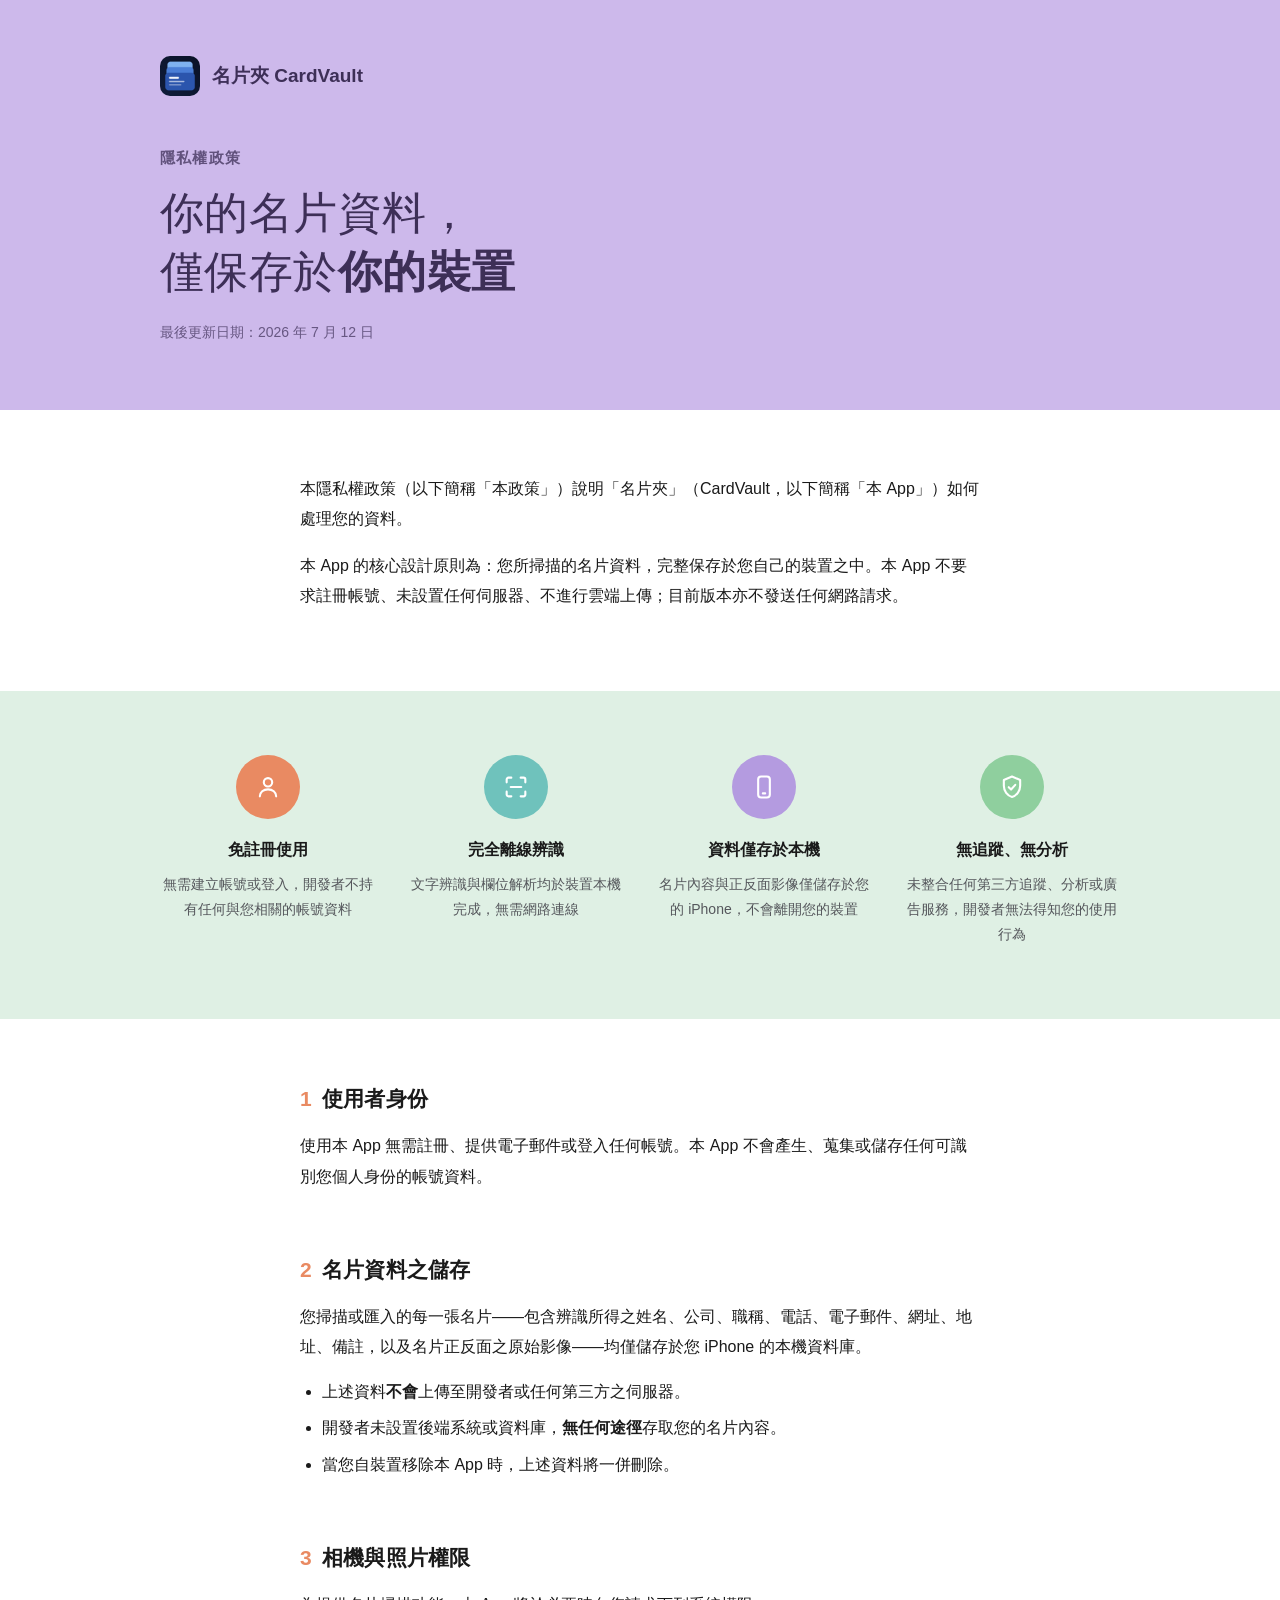
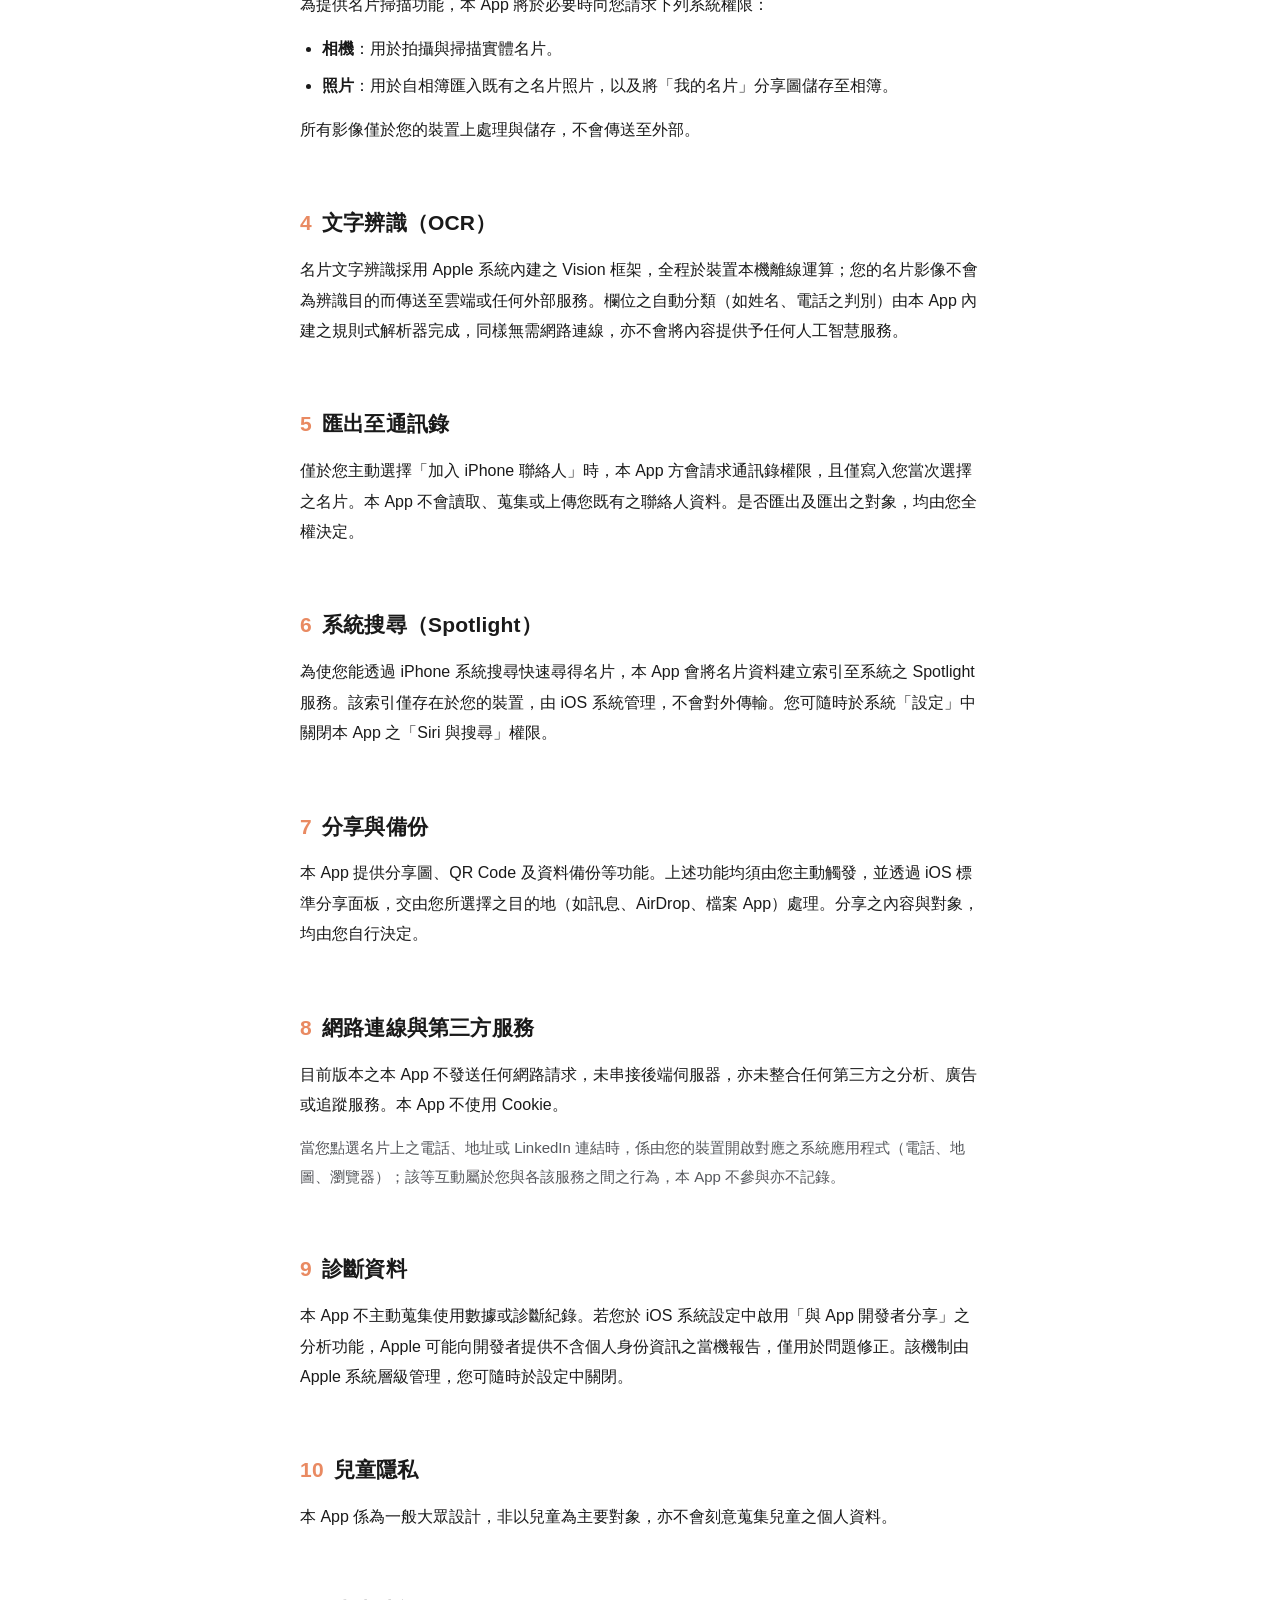
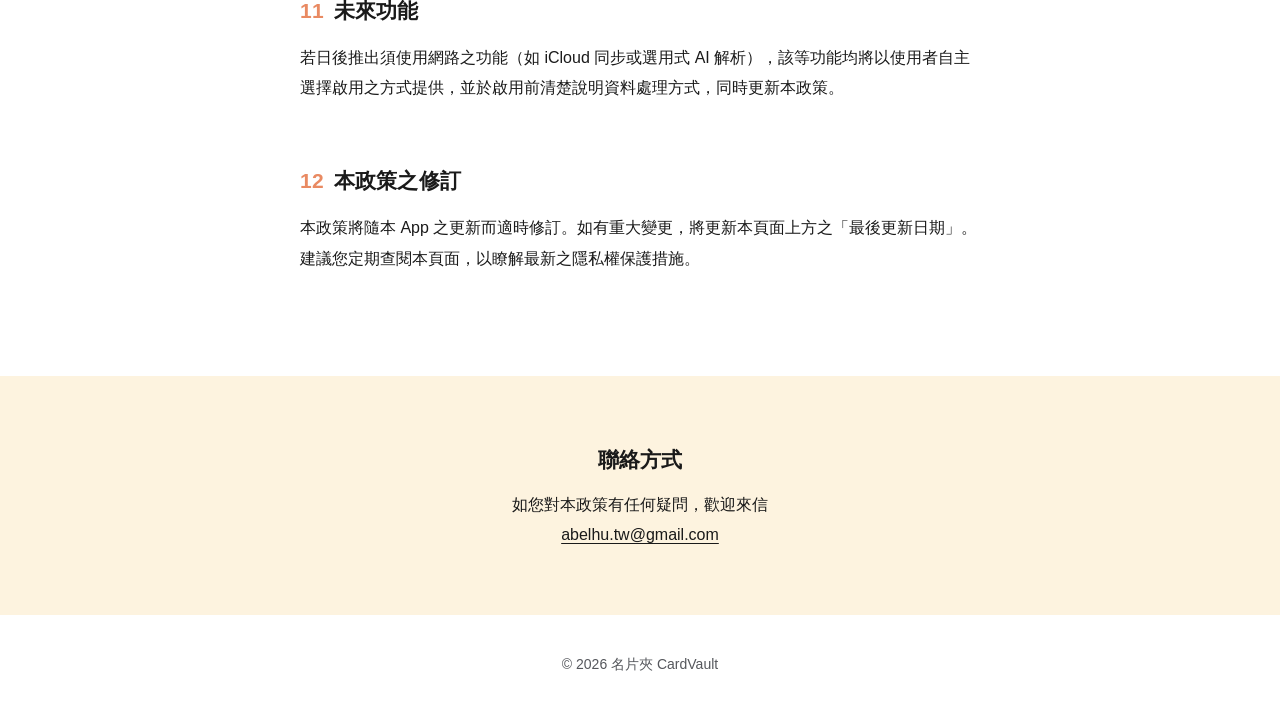
==== index.html @ 9ba7b140 "名片夾 CardVault 官網:隱私權政策 自包含單檔隱私頁(App icon base64 內嵌),index 導向 privacy.html。  Co-Authored-By: Claude O" ====
<!DOCTYPE html>
<html lang="zh-Hant">
<head>
  <meta charset="UTF-8">
  <meta http-equiv="refresh" content="0; url=privacy.html">
  <title>名片夾 CardVault</title>
  <link rel="canonical" href="privacy.html">
</head>
<body>
  <p>前往 <a href="privacy.html">名片夾 CardVault 隱私權政策</a>…</p>
</body>
</html>
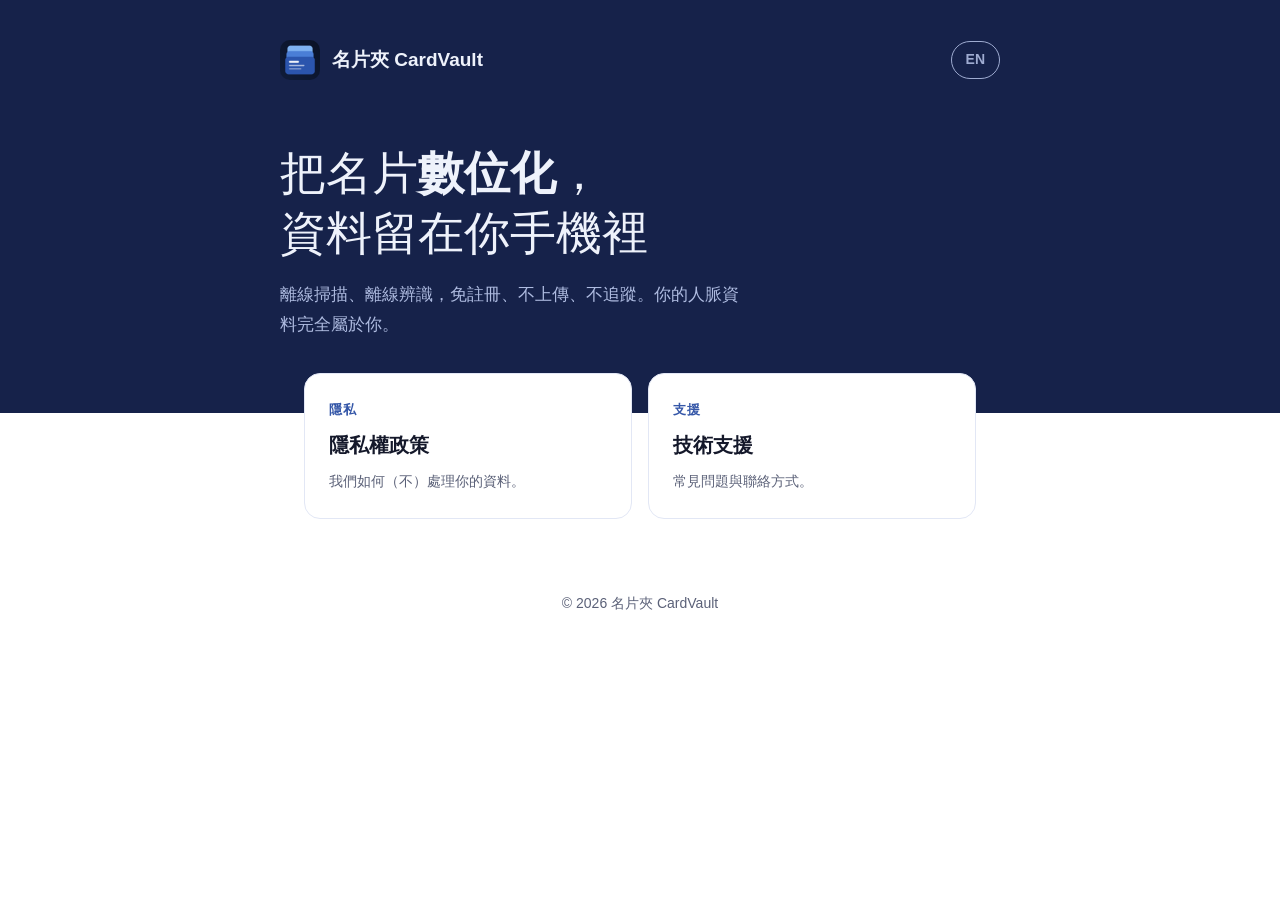
==== commit a88003ac: "新增導航首頁 + 英文 FAQ,統一雙語導航 - index / en/index:品牌導航頁,連到隱私與支援 - en/support:英文常見問題 - 各頁 footer 與語言切換互連  Co-" ====
--- a/index.html
+++ b/index.html
@@ -2,11 +2,76 @@
 <html lang="zh-Hant">
 <head>
   <meta charset="UTF-8">
-  <meta http-equiv="refresh" content="0; url=privacy.html">
+  <meta name="viewport" content="width=device-width, initial-scale=1.0">
   <title>名片夾 CardVault</title>
-  <link rel="canonical" href="privacy.html">
+  <meta name="description" content="名片夾（CardVault）：離線名片掃描 App，資料完全留在你的手機。">
+  <style>
+    :root {
+      --brand-deep: #16224a; --brand: #3557a8; --brand-light: #7fb0e6;
+      --tint: #eef2fb; --ink: #14182a; --muted: #5b6178; --hairline: #e2e7f5;
+      --bg: #ffffff; --hero-text: #eef2fb; --hero-muted: #aebbe0; --card: #ffffff;
+    }
+    @media (prefers-color-scheme: dark) {
+      :root {
+        --brand-deep: #0c1224; --brand: #7fa6e8; --brand-light: #9dc6f2;
+        --tint: #161d38; --ink: #eef1fa; --muted: #a6acc4; --hairline: #262f52;
+        --bg: #0c1224; --hero-text: #eef2fb; --hero-muted: #8f9dc7; --card: #141d33;
+      }
+    }
+    * { box-sizing: border-box; }
+    body {
+      margin: 0; background: var(--bg); color: var(--ink);
+      font-family: -apple-system, BlinkMacSystemFont, "Segoe UI", "PingFang TC", "Noto Sans TC", sans-serif;
+      line-height: 1.8; -webkit-font-smoothing: antialiased;
+    }
+    .hero { background: var(--brand-deep); color: var(--hero-text); padding: 40px 24px 72px; }
+    .container { max-width: 720px; margin: 0 auto; }
+    .hero-top { display: flex; align-items: center; justify-content: space-between; margin-bottom: 64px; }
+    .app-badge { display: inline-flex; align-items: center; gap: 12px; font-weight: 700; font-size: 19px; }
+    .app-badge img { width: 40px; height: 40px; border-radius: 10px; display: block; }
+    .lang-switch {
+      font-size: 14px; font-weight: 600; color: var(--hero-muted); text-decoration: none;
+      border: 1px solid currentColor; border-radius: 999px; padding: 5px 14px; opacity: 0.9;
+    }
+    .hero h1 { font-size: clamp(30px, 6vw, 46px); line-height: 1.3; margin: 0 0 16px; font-weight: 500; }
+    .hero h1 strong { font-weight: 800; }
+    .hero p { font-size: 17px; color: var(--hero-muted); margin: 0; max-width: 460px; }
+    .links { max-width: 720px; margin: -40px auto 0; padding: 0 24px 64px; display: grid; gap: 16px; }
+    @media (min-width: 560px) { .links { grid-template-columns: 1fr 1fr; } }
+    .nav-card {
+      background: var(--card); border: 1px solid var(--hairline); border-radius: 16px;
+      padding: 24px; text-decoration: none; color: var(--ink); display: block;
+    }
+    .nav-card:hover { border-color: var(--brand); }
+    .nav-card .k { font-size: 13px; font-weight: 600; letter-spacing: 0.06em; color: var(--brand); margin: 0 0 6px; }
+    .nav-card h2 { font-size: 20px; font-weight: 700; margin: 0 0 6px; }
+    .nav-card p { font-size: 14px; color: var(--muted); margin: 0; }
+    footer { text-align: center; color: var(--muted); font-size: 14px; padding: 8px 24px 48px; }
+  </style>
 </head>
 <body>
-  <p>前往 <a href="privacy.html">名片夾 CardVault 隱私權政策</a>…</p>
+  <div class="hero">
+    <div class="container">
+      <div class="hero-top">
+        <div class="app-badge"><img id="app-icon" src="[data-uri]" alt=""><span class="app-name">名片夾 CardVault</span></div>
+        <a class="lang-switch" href="en/">EN</a>
+      </div>
+      <h1>把名片<strong>數位化</strong>，<br>資料留在你手機裡</h1>
+      <p>離線掃描、離線辨識，免註冊、不上傳、不追蹤。你的人脈資料完全屬於你。</p>
+    </div>
+  </div>
+  <div class="links">
+    <a class="nav-card" href="privacy.html">
+      <p class="k">隱私</p>
+      <h2>隱私權政策</h2>
+      <p>我們如何（不）處理你的資料。</p>
+    </a>
+    <a class="nav-card" href="support.html">
+      <p class="k">支援</p>
+      <h2>技術支援</h2>
+      <p>常見問題與聯絡方式。</p>
+    </a>
+  </div>
+  <footer>© 2026 <span class="app-name">名片夾 CardVault</span></footer>
 </body>
 </html>
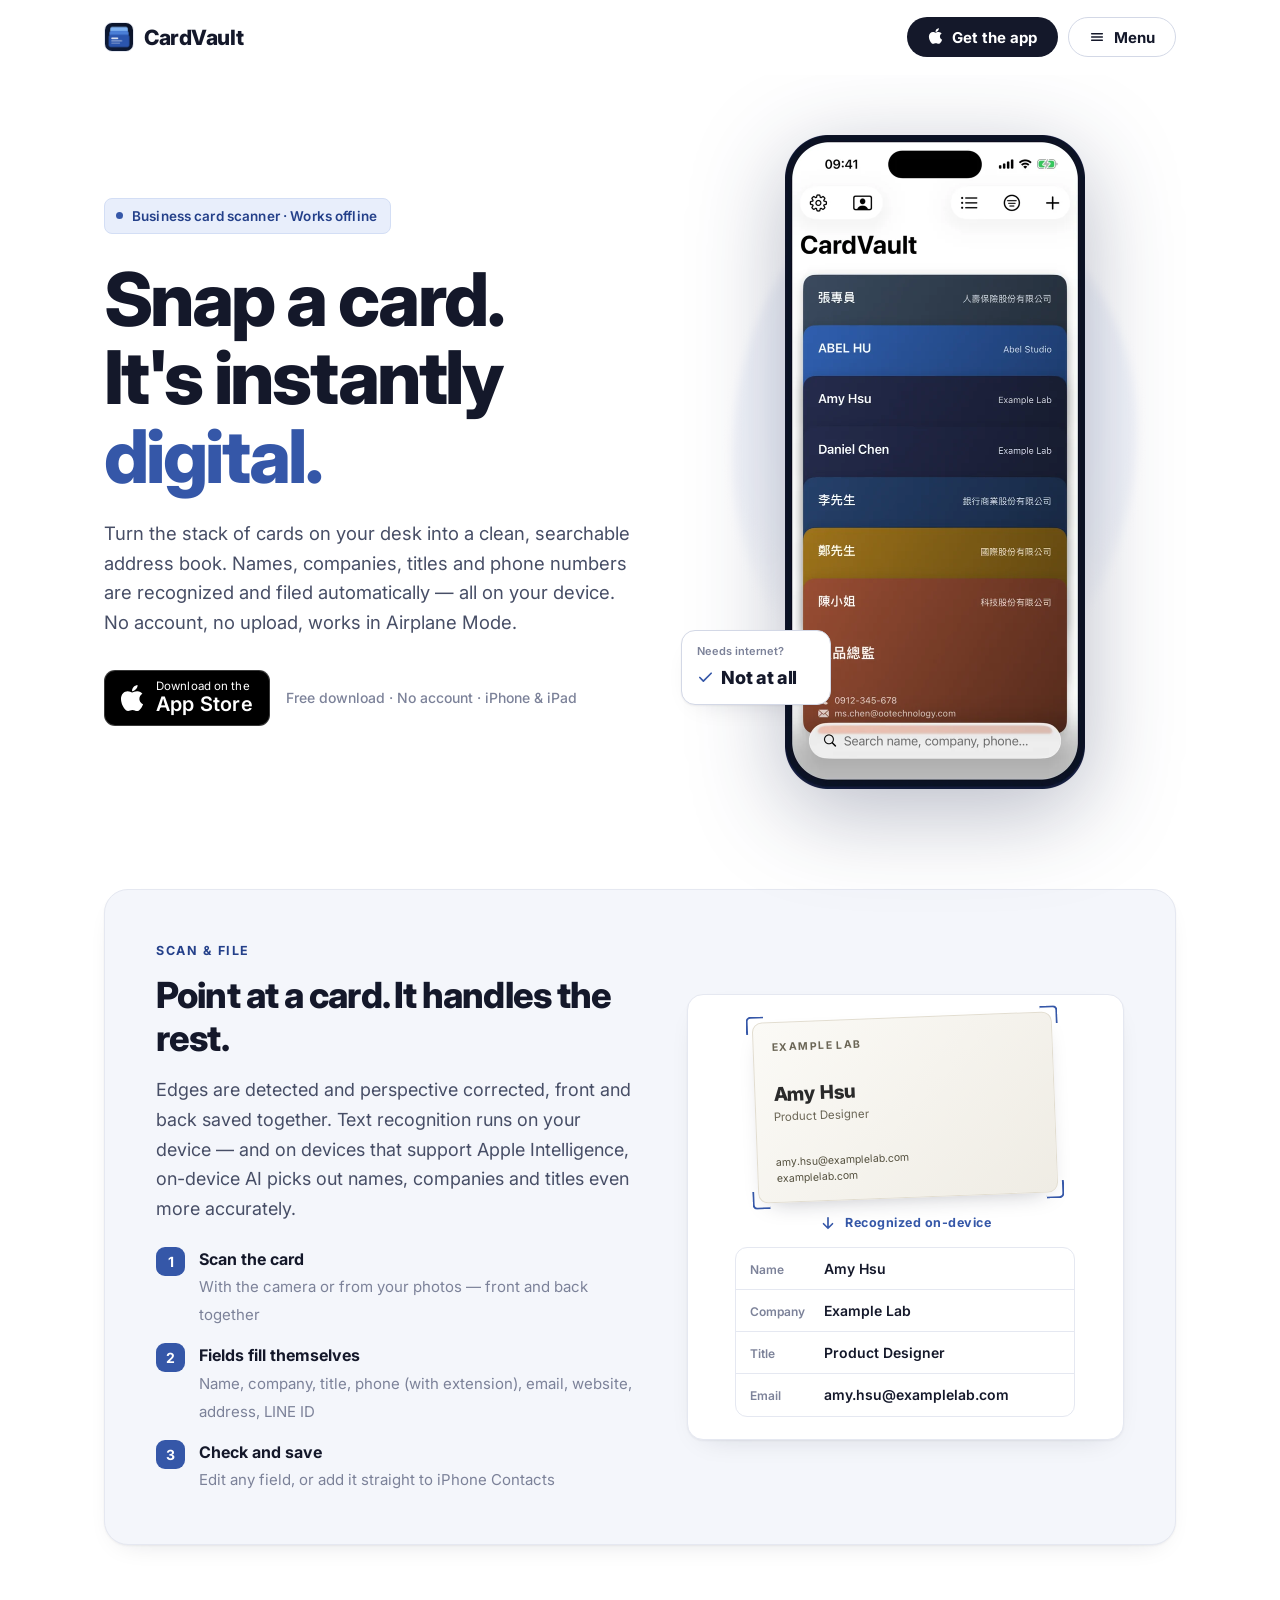
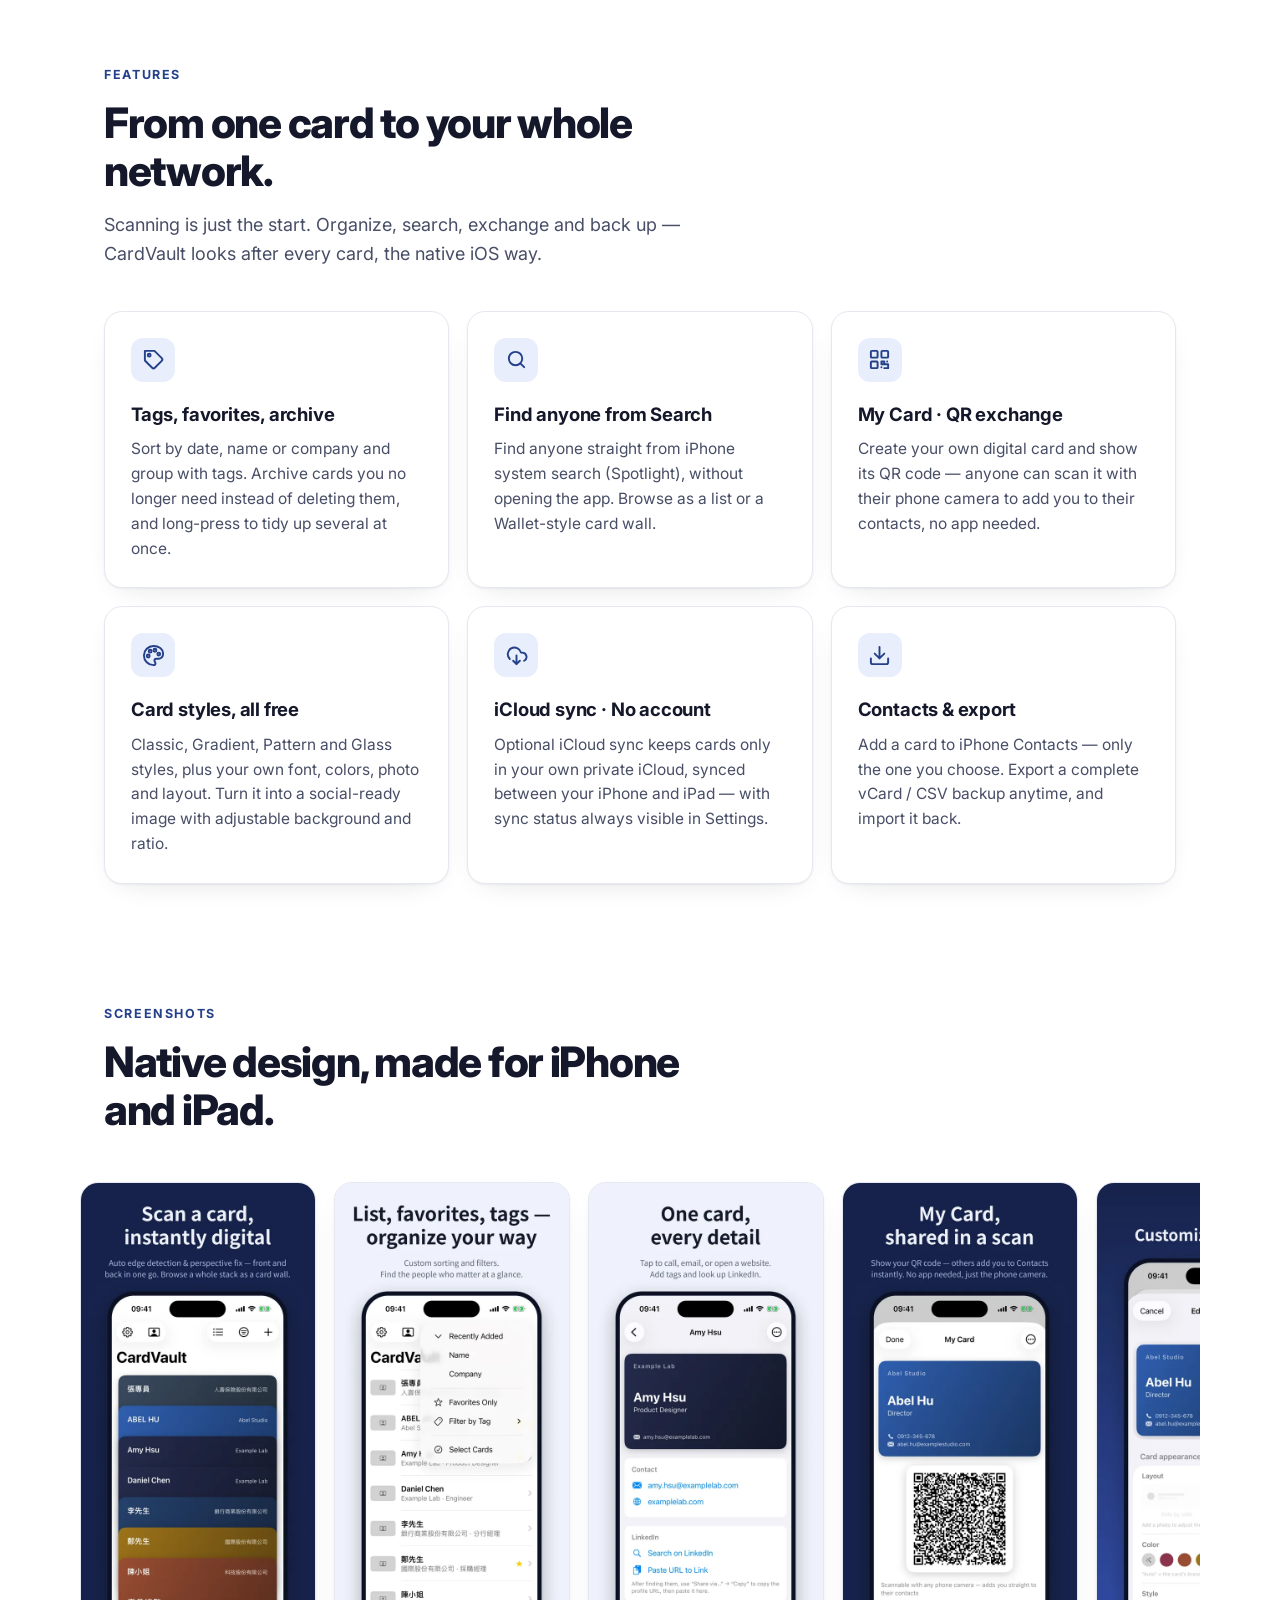
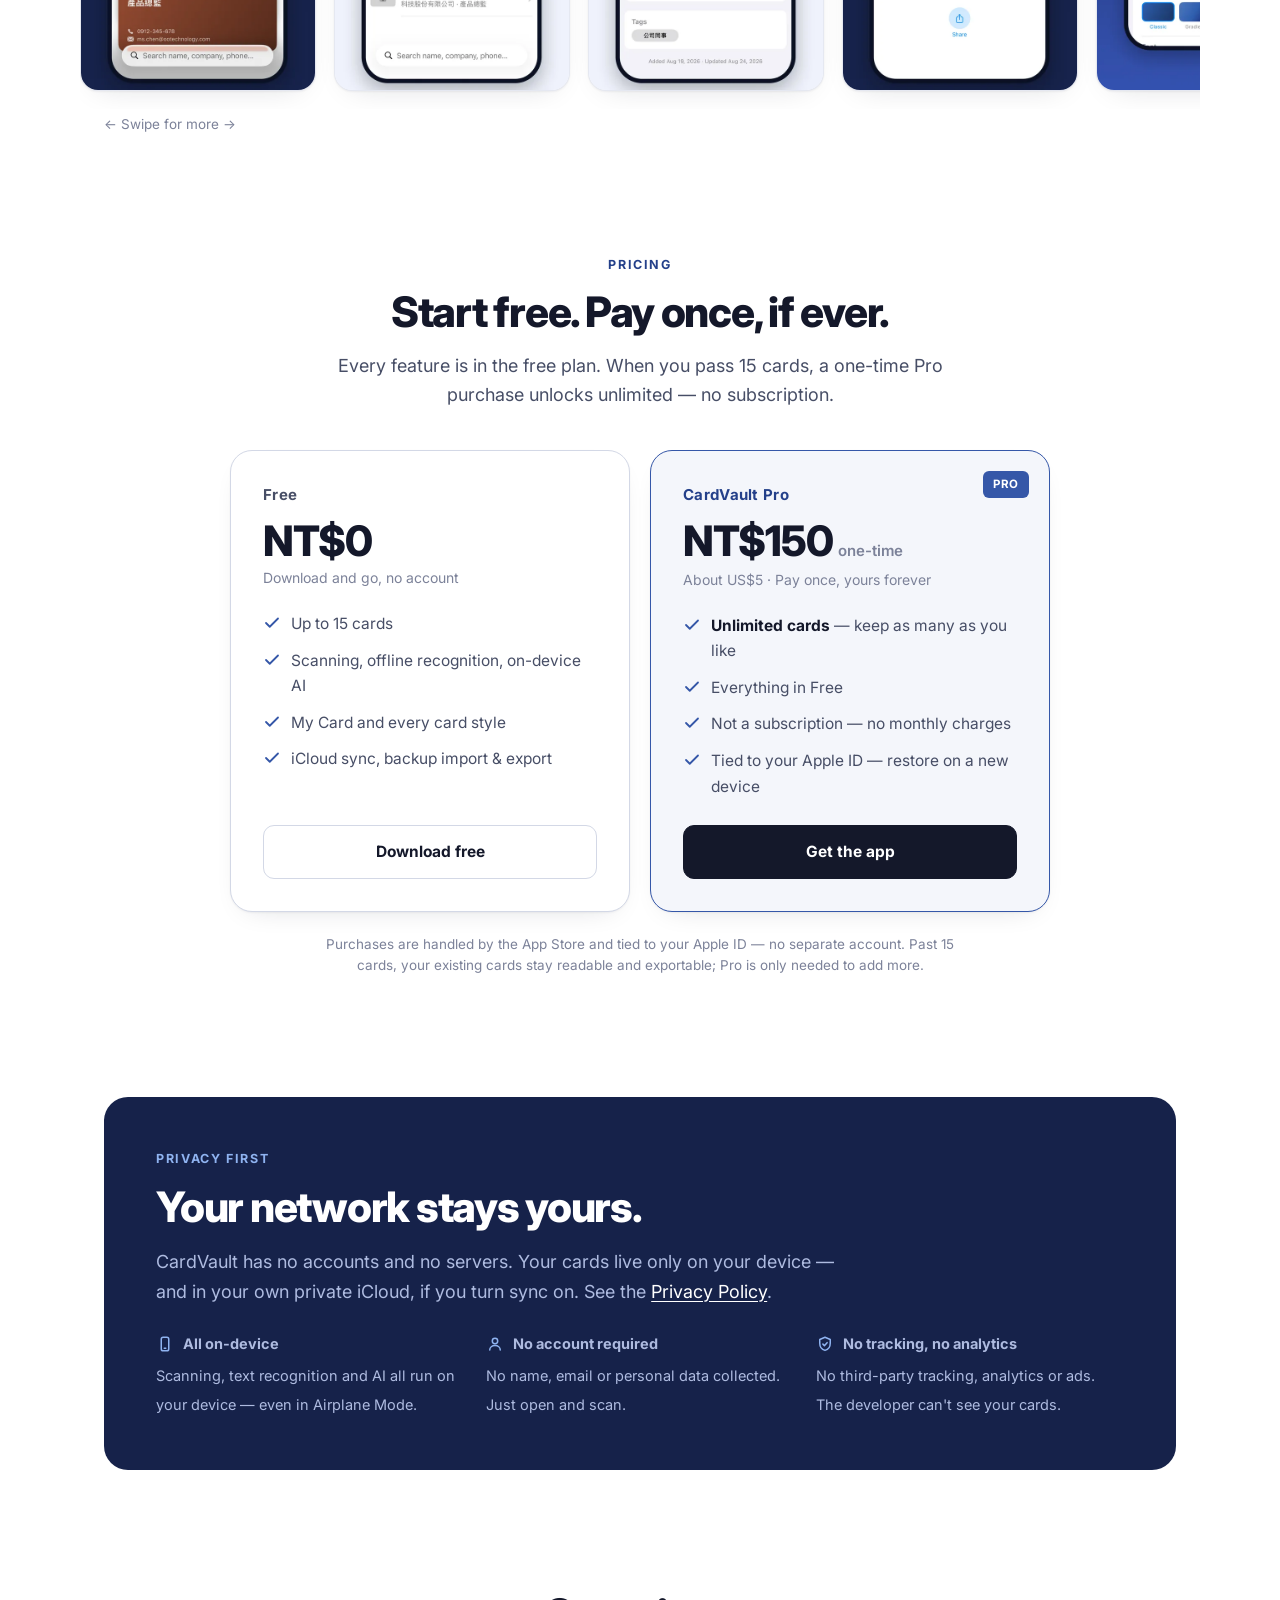
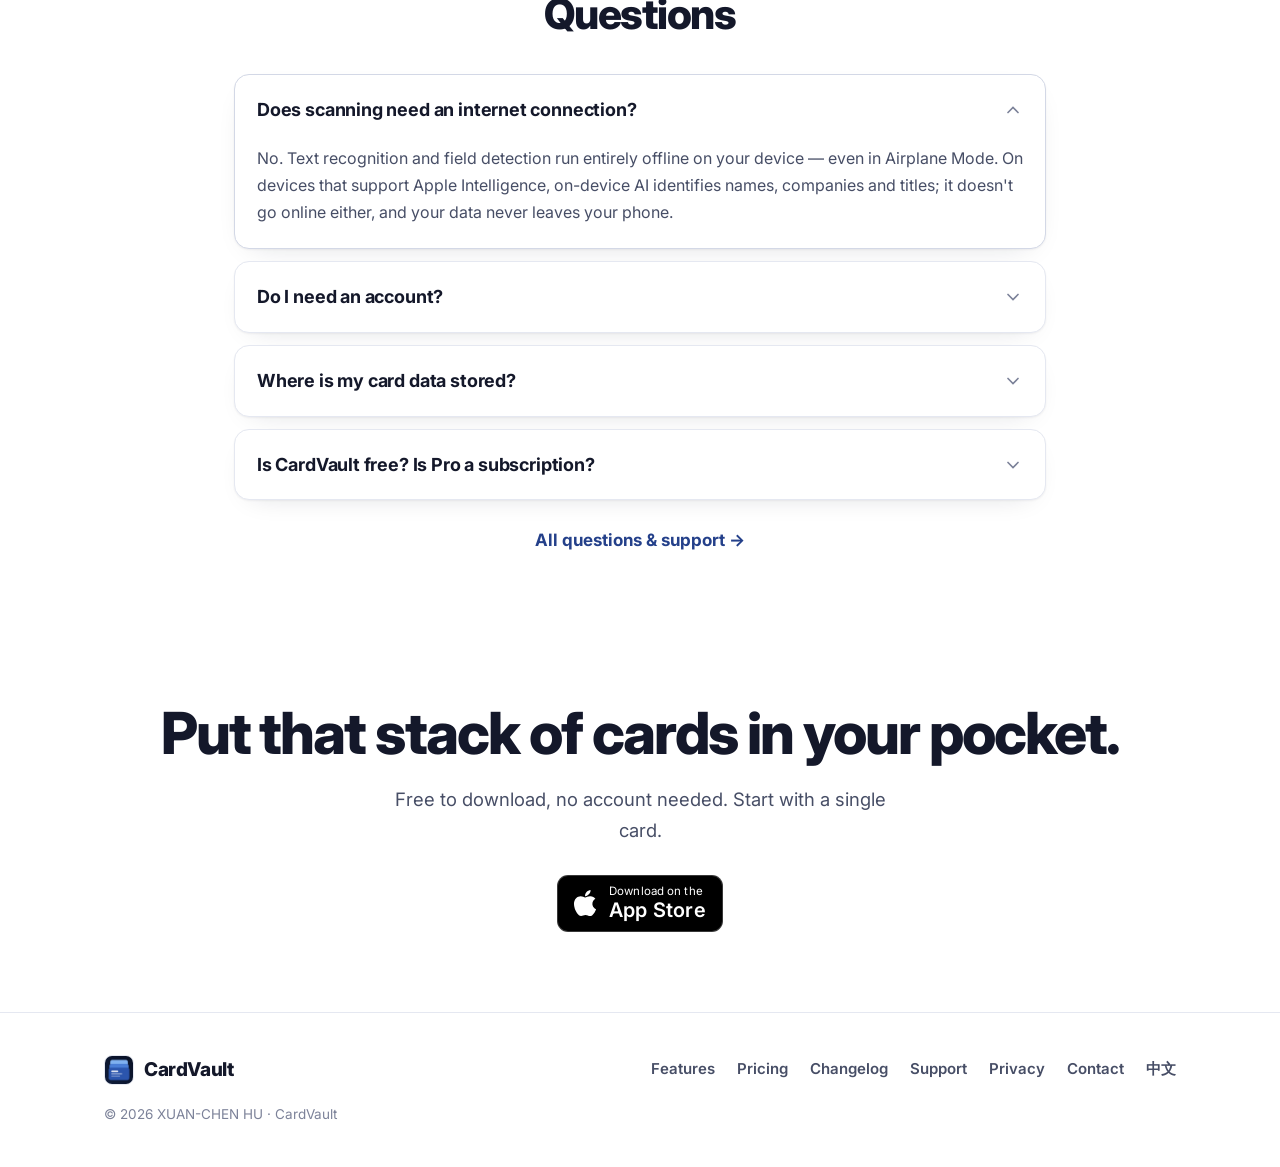
==== commit aa896732: "官網改版:照 Closet 架構做成完整產品介紹頁,準備搬到 Cloudflare Pages - 首頁:主視覺、掃描建檔、功能、畫面一覽、定價(免費 15 張/Pro NT$150 買斷)、隱私、F" ====
--- a/index.html
+++ b/index.html
@@ -1,77 +1,334 @@
-<!DOCTYPE html>
-<html lang="zh-Hant">
+<!doctype html>
+<html lang="zh-Hant" data-title-en="CardVault — Scan business cards, keep them on your phone">
 <head>
-  <meta charset="UTF-8">
-  <meta name="viewport" content="width=device-width, initial-scale=1.0">
-  <title>名片夾 CardVault</title>
-  <meta name="description" content="名片夾（CardVault）：離線名片掃描 App，資料完全留在你的手機。">
-  <style>
-    :root {
-      --brand-deep: #16224a; --brand: #3557a8; --brand-light: #7fb0e6;
-      --tint: #eef2fb; --ink: #14182a; --muted: #5b6178; --hairline: #e2e7f5;
-      --bg: #ffffff; --hero-text: #eef2fb; --hero-muted: #aebbe0; --card: #ffffff;
-    }
-    @media (prefers-color-scheme: dark) {
-      :root {
-        --brand-deep: #0c1224; --brand: #7fa6e8; --brand-light: #9dc6f2;
-        --tint: #161d38; --ink: #eef1fa; --muted: #a6acc4; --hairline: #262f52;
-        --bg: #0c1224; --hero-text: #eef2fb; --hero-muted: #8f9dc7; --card: #141d33;
-      }
-    }
-    * { box-sizing: border-box; }
-    body {
-      margin: 0; background: var(--bg); color: var(--ink);
-      font-family: -apple-system, BlinkMacSystemFont, "Segoe UI", "PingFang TC", "Noto Sans TC", sans-serif;
-      line-height: 1.8; -webkit-font-smoothing: antialiased;
-    }
-    .hero { background: var(--brand-deep); color: var(--hero-text); padding: 40px 24px 72px; }
-    .container { max-width: 720px; margin: 0 auto; }
-    .hero-top { display: flex; align-items: center; justify-content: space-between; margin-bottom: 64px; }
-    .app-badge { display: inline-flex; align-items: center; gap: 12px; font-weight: 700; font-size: 19px; }
-    .app-badge img { width: 40px; height: 40px; border-radius: 10px; display: block; }
-    .lang-switch {
-      font-size: 14px; font-weight: 600; color: var(--hero-muted); text-decoration: none;
-      border: 1px solid currentColor; border-radius: 999px; padding: 5px 14px; opacity: 0.9;
-    }
-    .hero h1 { font-size: clamp(30px, 6vw, 46px); line-height: 1.3; margin: 0 0 16px; font-weight: 500; }
-    .hero h1 strong { font-weight: 800; }
-    .hero p { font-size: 17px; color: var(--hero-muted); margin: 0; max-width: 460px; }
-    .links { max-width: 720px; margin: -40px auto 0; padding: 0 24px 64px; display: grid; gap: 16px; }
-    @media (min-width: 560px) { .links { grid-template-columns: 1fr 1fr; } }
-    .nav-card {
-      background: var(--card); border: 1px solid var(--hairline); border-radius: 16px;
-      padding: 24px; text-decoration: none; color: var(--ink); display: block;
-    }
-    .nav-card:hover { border-color: var(--brand); }
-    .nav-card .k { font-size: 13px; font-weight: 600; letter-spacing: 0.06em; color: var(--brand); margin: 0 0 6px; }
-    .nav-card h2 { font-size: 20px; font-weight: 700; margin: 0 0 6px; }
-    .nav-card p { font-size: 14px; color: var(--muted); margin: 0; }
-    footer { text-align: center; color: var(--muted); font-size: 14px; padding: 8px 24px 48px; }
-  </style>
+<meta charset="utf-8">
+<meta name="viewport" content="width=device-width, initial-scale=1">
+<title>名片夾 CardVault — 掃描名片，資料留在你手機裡</title>
+<script>(function(){var q,l;try{q=new URLSearchParams(location.search).get('lang');}catch(e){}try{if(q==='en'||q==='zh'){localStorage.setItem('cardvault_lang',q);}l=localStorage.getItem('cardvault_lang');}catch(e){l=q;}if(!l){l=(navigator.language||'').toLowerCase().indexOf('zh')===0?'zh':'en';}document.documentElement.lang=(l==='en')?'en':'zh-Hant';})();</script>
+<meta name="description" content="名片夾（CardVault）：拍一張，名片就數位化。姓名、公司、職稱、電話自動辨識，全程在你的裝置上完成——免帳號、不上傳、飛航模式也能用。">
+<meta name="theme-color" content="#ffffff" media="(prefers-color-scheme: light)">
+<meta name="theme-color" content="#0b1020" media="(prefers-color-scheme: dark)">
+<link rel="icon" href="icon.png" type="image/png">
+<link rel="apple-touch-icon" href="icon.png">
+<meta property="og:type" content="website">
+<meta property="og:title" content="名片夾 CardVault — 掃描名片，資料留在你手機裡">
+<meta property="og:description" content="拍一張，名片就數位化。離線辨識、QR 交換、標籤整理，免帳號，資料只在你的裝置與你自己的 iCloud。">
+<meta property="og:image" content="icon.png">
+<meta name="twitter:card" content="summary">
+<link rel="preconnect" href="https://fonts.googleapis.com">
+<link rel="preconnect" href="https://fonts.gstatic.com" crossorigin>
+<link href="https://fonts.googleapis.com/css2?family=Inter:wght@400;500;600;700;800;900&display=swap" rel="stylesheet">
+<link rel="stylesheet" href="assets/site.css">
 </head>
 <body>
-  <div class="hero">
-    <div class="container">
-      <div class="hero-top">
-        <div class="app-badge"><img id="app-icon" src="[data-uri]" alt=""><span class="app-name">名片夾 CardVault</span></div>
-        <a class="lang-switch" href="en/">EN</a>
-      </div>
-      <h1>把名片<strong>數位化</strong>，<br>資料留在你手機裡</h1>
-      <p>離線掃描、離線辨識，免註冊、不上傳、不追蹤。你的人脈資料完全屬於你。</p>
-    </div>
-  </div>
-  <div class="links">
-    <a class="nav-card" href="privacy.html">
-      <p class="k">隱私</p>
-      <h2>隱私權政策</h2>
-      <p>我們如何（不）處理你的資料。</p>
-    </a>
-    <a class="nav-card" href="support.html">
-      <p class="k">支援</p>
-      <h2>技術支援</h2>
-      <p>常見問題與聯絡方式。</p>
-    </a>
-  </div>
-  <footer>© 2026 <span class="app-name">名片夾 CardVault</span></footer>
+
+<!-- ============ HEADER ============ -->
+<header class="site" id="siteHeader">
+  <div class="wrap nav">
+    <a href="#top" class="logo"><img src="icon.png" alt=""><span class="app-name" data-lang-zh>名片夾 CardVault</span><span class="app-name" data-lang-en>CardVault</span></a>
+    <div class="nav-right">
+      <a class="btn btn-dark btn-getapp" href="https://apps.apple.com/app/id6790775244" data-appstore>
+        <svg class="apple" viewBox="0 0 384 512" fill="currentColor" aria-hidden="true"><path d="M318.7 268.7c-.2-36.7 16.4-64.4 50-84.8-18.8-26.9-47.2-41.7-84.7-44.6-35.5-2.8-74.3 20.7-88.5 20.7-15 0-49.4-19.7-76.4-19.7C63.3 141.2 4 184.8 4 273.5q0 39.3 14.4 81.2c12.8 36.7 59 126.7 107.2 125.2 25.2-.6 43-17.9 75.8-17.9 31.8 0 48.3 17.9 76.4 17.9 48.6-.7 90.4-82.5 102.6-119.3-65.2-30.7-61.7-90-61.7-91.9zm-56.6-164.2c27.3-32.4 24.8-61.9 24-72.5-24.1 1.4-52 16.4-67.9 34.9-17.5 19.8-27.8 44.3-25.6 71.9 26.1 2 49.9-11.4 69.5-34.3z"/></svg>
+        <span class="txt" data-lang-zh>取得 App</span><span class="txt" data-lang-en>Get the app</span>
+      </a>
+      <button class="btn btn-ghost btn-menu" id="menuBtn" aria-haspopup="true" aria-expanded="false" aria-label="Menu">
+        <svg viewBox="0 0 24 24" fill="none" stroke="currentColor" stroke-width="2.2" stroke-linecap="round" aria-hidden="true"><path d="M4 7h16M4 12h16M4 17h16"/></svg>
+        <span class="txt" data-lang-zh>選單</span><span class="txt" data-lang-en>Menu</span>
+      </button>
+    </div>
+  </div>
+</header>
+
+<!-- ============ MENU OVERLAY ============ -->
+<div class="menu-scrim" id="menuScrim"></div>
+<div class="menu-panel" id="menuPanel" role="dialog" aria-modal="true" aria-label="Menu">
+  <div class="menu-head">
+    <span data-lang-zh>選單</span><span data-lang-en>Menu</span>
+    <button class="menu-x" id="menuClose" aria-label="Close">
+      <svg viewBox="0 0 24 24" width="18" height="18" fill="none" stroke="currentColor" stroke-width="2.2" stroke-linecap="round" aria-hidden="true"><path d="M6 6l12 12M18 6L6 18"/></svg>
+    </button>
+  </div>
+  <nav>
+    <a href="#top"><span data-lang-zh>總覽</span><span data-lang-en>Overview</span></a>
+    <a href="#features"><span data-lang-zh>功能</span><span data-lang-en>Features</span></a>
+    <a href="#screens"><span data-lang-zh>畫面一覽</span><span data-lang-en>Screenshots</span></a>
+    <a href="#pricing"><span data-lang-zh>定價</span><span data-lang-en>Pricing</span></a>
+    <a href="changelog/"><span data-lang-zh>更新紀錄</span><span data-lang-en>Changelog</span></a>
+  </nav>
+  <div class="menu-foot">
+    <div class="menu-foot-links">
+      <a href="support/"><span data-lang-zh>支援</span><span data-lang-en>Support</span></a>
+      <a href="privacy/"><span data-lang-zh>隱私權</span><span data-lang-en>Privacy</span></a>
+      <a href="mailto:abelhu.tw@gmail.com"><span data-lang-zh>聯絡我們</span><span data-lang-en>Contact</span></a>
+    </div>
+    <button class="lang" data-lang-zh onclick="setLang('en')">English</button>
+    <button class="lang" data-lang-en onclick="setLang('zh')">中文</button>
+  </div>
+</div>
+
+<!-- ============ HERO ============ -->
+<a id="top"></a>
+<main class="hero wrap">
+  <div class="hero-grid">
+    <div class="hero-copy">
+      <span class="badge"><span class="dot"></span><span data-lang-zh>名片掃描 · 離線辨識</span><span data-lang-en>Business card scanner · Works offline</span></span>
+      <h1 class="hero-title">
+        <span data-lang-zh>拍一張，<br>名片就<br><em>數位化。</em></span>
+        <span data-lang-en>Snap a card.<br>It's instantly<br><em>digital.</em></span>
+      </h1>
+      <p class="hero-sub">
+        <span data-lang-zh>把桌上那疊名片，變成乾淨、可搜尋的通訊錄。姓名、公司、職稱、電話自動辨識歸檔，全程在你的裝置上完成——免帳號、不上傳，飛航模式也能用。</span>
+        <span data-lang-en>Turn the stack of cards on your desk into a clean, searchable address book. Names, companies, titles and phone numbers are recognized and filed automatically — all on your device. No account, no upload, works in Airplane Mode.</span>
+      </p>
+      <div class="hero-cta">
+        <a class="appstore" href="https://apps.apple.com/app/id6790775244" data-appstore>
+          <svg class="apple" viewBox="0 0 384 512" fill="currentColor" aria-hidden="true"><path d="M318.7 268.7c-.2-36.7 16.4-64.4 50-84.8-18.8-26.9-47.2-41.7-84.7-44.6-35.5-2.8-74.3 20.7-88.5 20.7-15 0-49.4-19.7-76.4-19.7C63.3 141.2 4 184.8 4 273.5q0 39.3 14.4 81.2c12.8 36.7 59 126.7 107.2 125.2 25.2-.6 43-17.9 75.8-17.9 31.8 0 48.3 17.9 76.4 17.9 48.6-.7 90.4-82.5 102.6-119.3-65.2-30.7-61.7-90-61.7-91.9zm-56.6-164.2c27.3-32.4 24.8-61.9 24-72.5-24.1 1.4-52 16.4-67.9 34.9-17.5 19.8-27.8 44.3-25.6 71.9 26.1 2 49.9-11.4 69.5-34.3z"/></svg>
+          <span class="lbl"><small data-lang-zh>下載</small><small data-lang-en>Download on the</small><b>App Store</b></span>
+        </a>
+        <span class="cta-note"><span data-lang-zh>免費下載 · 無需註冊帳號 · iPhone 與 iPad</span><span data-lang-en>Free download · No account · iPhone &amp; iPad</span></span>
+      </div>
+    </div>
+
+    <div class="hero-visual">
+      <div class="blob"></div>
+      <div class="float-chip">
+        <div class="k"><span data-lang-zh>辨識需要網路嗎？</span><span data-lang-en>Needs internet?</span></div>
+        <div class="v"><svg viewBox="0 0 24 24" fill="none" stroke="currentColor" stroke-width="2.4" stroke-linecap="round" stroke-linejoin="round" aria-hidden="true"><path d="M20 6 9 17l-5-5"/></svg><span data-lang-zh>完全不用</span><span data-lang-en>Not at all</span></div>
+      </div>
+      <img class="phone-mockup" data-lang-zh src="img/hero-zh.webp" alt="名片夾的名片牆畫面：每張名片依公司配色，疊成 Wallet 風格的卡牆" width="600" height="1307">
+      <img class="phone-mockup" data-lang-en src="img/hero-en.webp" alt="CardVault's card wall: each card colored by company, stacked Wallet-style" width="600" height="1307">
+    </div>
+  </div>
+</main>
+
+<!-- ============ BIG FEATURE: scan ============ -->
+<section id="scan">
+  <div class="wrap">
+    <div class="feature-big">
+      <div>
+        <div class="eyebrow" data-lang-zh>掃描建檔</div><div class="eyebrow" data-lang-en>Scan &amp; file</div>
+        <h3><span data-lang-zh>對準名片，剩下的交給它。</span><span data-lang-en>Point at a card. It handles the rest.</span></h3>
+        <p><span data-lang-zh>自動偵測邊框、校正透視，正反面一次保存。文字辨識在你的裝置上完成；在支援 Apple Intelligence 的裝置上，還會用裝置端 AI 判斷姓名、公司與職稱，辨識更準確。</span>
+           <span data-lang-en>Edges are detected and perspective corrected, front and back saved together. Text recognition runs on your device — and on devices that support Apple Intelligence, on-device AI picks out names, companies and titles even more accurately.</span></p>
+        <div class="steps">
+          <div class="step"><span class="n">1</span><span class="stx"><b data-lang-zh>拍名片</b><b data-lang-en>Scan the card</b><span data-lang-zh>用相機掃描，或從相簿匯入；正反面可一起存</span><span data-lang-en>With the camera or from your photos — front and back together</span></span></div>
+          <div class="step"><span class="n">2</span><span class="stx"><b data-lang-zh>自動辨識欄位</b><b data-lang-en>Fields fill themselves</b><span data-lang-zh>姓名、公司、職稱、電話（含分機）、Email、網址、地址、LINE ID、統編</span><span data-lang-en>Name, company, title, phone (with extension), email, website, address, LINE ID</span></span></div>
+          <div class="step"><span class="n">3</span><span class="stx"><b data-lang-zh>確認後存檔</b><b data-lang-en>Check and save</b><span data-lang-zh>每一欄都能改；也能直接加入 iPhone 聯絡人</span><span data-lang-en>Edit any field, or add it straight to iPhone Contacts</span></span></div>
+        </div>
+      </div>
+      <div class="scan-demo" aria-hidden="true">
+        <div class="paper-card">
+          <i class="corner c1"></i><i class="corner c2"></i><i class="corner c3"></i><i class="corner c4"></i>
+          <div class="co">Example Lab</div>
+          <div><div class="nm">Amy Hsu</div><div class="tt">Product Designer</div></div>
+          <div class="ct">amy.hsu@examplelab.com<br>examplelab.com</div>
+        </div>
+        <div class="scan-arrow"><svg viewBox="0 0 24 24" fill="none" stroke="currentColor" stroke-width="2.2" stroke-linecap="round" stroke-linejoin="round"><path d="M12 5v14M6 13l6 6 6-6"/></svg><span data-lang-zh>裝置上辨識</span><span data-lang-en>Recognized on-device</span></div>
+        <div class="fields">
+          <div class="f"><small data-lang-zh>姓名</small><small data-lang-en>Name</small><span>Amy Hsu</span></div>
+          <div class="f"><small data-lang-zh>公司</small><small data-lang-en>Company</small><span>Example Lab</span></div>
+          <div class="f"><small data-lang-zh>職稱</small><small data-lang-en>Title</small><span>Product Designer</span></div>
+          <div class="f"><small>Email</small><span>amy.hsu@examplelab.com</span></div>
+        </div>
+      </div>
+    </div>
+  </div>
+</section>
+
+<!-- ============ FEATURE GRID ============ -->
+<section id="features">
+  <div class="wrap">
+    <div class="sec-head">
+      <div class="eyebrow" data-lang-zh>功能</div><div class="eyebrow" data-lang-en>Features</div>
+      <h2 class="sec-title"><span data-lang-zh>從一張名片，到整本人脈。</span><span data-lang-en>From one card to your whole network.</span></h2>
+      <p class="sec-sub"><span data-lang-zh>掃描只是開始。整理、搜尋、交換、備份，名片夾用 iOS 原生的方式幫你顧好每一張。</span><span data-lang-en>Scanning is just the start. Organize, search, exchange and back up — CardVault looks after every card, the native iOS way.</span></p>
+    </div>
+    <div class="feat-grid">
+      <div class="feat">
+        <div class="ic"><svg viewBox="0 0 24 24" fill="none" stroke="currentColor" stroke-width="2" stroke-linecap="round" stroke-linejoin="round"><path d="M20.6 13.4 13.4 20.6a2 2 0 0 1-2.8 0L3 13V3h10l7.6 7.6a2 2 0 0 1 0 2.8z"/><circle cx="7.5" cy="7.5" r="1.5"/></svg></div>
+        <h3><span data-lang-zh>標籤、收藏、典藏</span><span data-lang-en>Tags, favorites, archive</span></h3>
+        <p><span data-lang-zh>依日期、姓名或公司排序，用標籤分類。用不到的名片可以典藏、不必刪除；長按就能多選，一次整理好幾張。</span><span data-lang-en>Sort by date, name or company and group with tags. Archive cards you no longer need instead of deleting them, and long-press to tidy up several at once.</span></p>
+      </div>
+      <div class="feat">
+        <div class="ic"><svg viewBox="0 0 24 24" fill="none" stroke="currentColor" stroke-width="2" stroke-linecap="round" stroke-linejoin="round"><circle cx="11" cy="11" r="7"/><path d="m20 20-3.5-3.5"/></svg></div>
+        <h3><span data-lang-zh>系統搜尋找得到人</span><span data-lang-en>Find anyone from Search</span></h3>
+        <p><span data-lang-zh>不用打開 App，從 iPhone 的系統搜尋（Spotlight）就能找到任何人。可用清單瀏覽，或 Wallet 風格的名片牆。</span><span data-lang-en>Find anyone straight from iPhone system search (Spotlight), without opening the app. Browse as a list or a Wallet-style card wall.</span></p>
+      </div>
+      <div class="feat">
+        <div class="ic"><svg viewBox="0 0 24 24" fill="none" stroke="currentColor" stroke-width="2" stroke-linecap="round" stroke-linejoin="round"><rect x="3" y="3" width="7" height="7" rx="1"/><rect x="14" y="3" width="7" height="7" rx="1"/><rect x="3" y="14" width="7" height="7" rx="1"/><path d="M14 14h3v3h-3zM20 14v.01M14 20h.01M17 17h4v4h-4"/></svg></div>
+        <h3><span data-lang-zh>我的名片 · QR 交換</span><span data-lang-en>My Card · QR exchange</span></h3>
+        <p><span data-lang-zh>建立自己的數位名片，出示 QR code，對方用手機相機一掃就把你加進聯絡人，不用裝 App。</span><span data-lang-en>Create your own digital card and show its QR code — anyone can scan it with their phone camera to add you to their contacts, no app needed.</span></p>
+      </div>
+      <div class="feat">
+        <div class="ic"><svg viewBox="0 0 24 24" fill="none" stroke="currentColor" stroke-width="2" stroke-linecap="round" stroke-linejoin="round"><circle cx="13.5" cy="6.5" r="1.5"/><circle cx="17.5" cy="10.5" r="1.5"/><circle cx="8.5" cy="7.5" r="1.5"/><circle cx="6.5" cy="12.5" r="1.5"/><path d="M12 2a10 10 0 0 0 0 20c1.1 0 2-.9 2-2 0-.5-.2-1-.5-1.3-.3-.4-.5-.8-.5-1.3 0-1.1.9-2 2-2h2.4A5.6 5.6 0 0 0 22 9.8C22 5.5 17.5 2 12 2z"/></svg></div>
+        <h3><span data-lang-zh>卡面樣式全免費</span><span data-lang-en>Card styles, all free</span></h3>
+        <p><span data-lang-zh>經典、漸層、花紋、玻璃四種樣式，字體、配色、大頭照與排版隨你調；一鍵做成社群分享圖，可調背景與比例。</span><span data-lang-en>Classic, Gradient, Pattern and Glass styles, plus your own font, colors, photo and layout. Turn it into a social-ready image with adjustable background and ratio.</span></p>
+      </div>
+      <div class="feat">
+        <div class="ic"><svg viewBox="0 0 24 24" fill="none" stroke="currentColor" stroke-width="2" stroke-linecap="round" stroke-linejoin="round"><path d="M20 17.5A4.5 4.5 0 0 0 18 9h-1.3A7 7 0 1 0 5 15.7"/><path d="M12 12v9M8.5 17.5 12 21l3.5-3.5"/></svg></div>
+        <h3><span data-lang-zh>iCloud 同步 · 無需帳號</span><span data-lang-en>iCloud sync · No account</span></h3>
+        <p><span data-lang-zh>選用的 iCloud 同步，只把名片存到你自己的私人 iCloud，在 iPhone 與 iPad 之間同步；設定頁隨時看得到同步狀態。</span><span data-lang-en>Optional iCloud sync keeps cards only in your own private iCloud, synced between your iPhone and iPad — with sync status always visible in Settings.</span></p>
+      </div>
+      <div class="feat">
+        <div class="ic"><svg viewBox="0 0 24 24" fill="none" stroke="currentColor" stroke-width="2" stroke-linecap="round" stroke-linejoin="round"><path d="M21 15v4a2 2 0 0 1-2 2H5a2 2 0 0 1-2-2v-4"/><path d="M7 10l5 5 5-5M12 15V3"/></svg></div>
+        <h3><span data-lang-zh>通訊錄與匯出</span><span data-lang-en>Contacts &amp; export</span></h3>
+        <p><span data-lang-zh>把名片加入 iPhone 聯絡人——只寫入你選的那一張。隨時匯出完整的 vCard／CSV 備份，也能匯回來。</span><span data-lang-en>Add a card to iPhone Contacts — only the one you choose. Export a complete vCard / CSV backup anytime, and import it back.</span></p>
+      </div>
+    </div>
+  </div>
+</section>
+
+<!-- ============ SCREENSHOTS ============ -->
+<section id="screens">
+  <div class="wrap">
+    <div class="sec-head">
+      <div class="eyebrow" data-lang-zh>畫面一覽</div><div class="eyebrow" data-lang-en>Screenshots</div>
+      <h2 class="sec-title"><span data-lang-zh>原生質感，淺色深色都好看。</span><span data-lang-en>Native design, made for iPhone and iPad.</span></h2>
+    </div>
+    <div class="shots" tabindex="0" aria-label="Screenshots">
+      <figure data-lang-zh><img src="img/shot-zh-1.webp" alt="掃描名片，秒變數位卡片" width="560" height="1212" loading="lazy"></figure>
+      <figure data-lang-zh><img src="img/shot-zh-2.webp" alt="清單、收藏、標籤，自由整理" width="560" height="1212" loading="lazy"></figure>
+      <figure data-lang-zh><img src="img/shot-zh-3.webp" alt="一張名片，資訊全到齊" width="560" height="1212" loading="lazy"></figure>
+      <figure data-lang-zh><img src="img/shot-zh-4.webp" alt="我的名片，掃碼即存" width="560" height="1212" loading="lazy"></figure>
+      <figure data-lang-zh><img src="img/shot-zh-5.webp" alt="支援個人化調整名片樣式" width="560" height="1212" loading="lazy"></figure>
+      <figure data-lang-zh><img src="img/shot-zh-6.webp" alt="一鍵分享給客戶與商業夥伴" width="560" height="1212" loading="lazy"></figure>
+      <figure data-lang-en><img src="img/shot-en-1.webp" alt="Scan a card and it's instantly digital" width="560" height="1212" loading="lazy"></figure>
+      <figure data-lang-en><img src="img/shot-en-2.webp" alt="Organize with lists, favorites and tags" width="560" height="1212" loading="lazy"></figure>
+      <figure data-lang-en><img src="img/shot-en-3.webp" alt="Every detail of a card in one place" width="560" height="1212" loading="lazy"></figure>
+      <figure data-lang-en><img src="img/shot-en-4.webp" alt="My Card with a QR code to scan" width="560" height="1212" loading="lazy"></figure>
+      <figure data-lang-en><img src="img/shot-en-5.webp" alt="Customize your card style" width="560" height="1212" loading="lazy"></figure>
+      <figure data-lang-en><img src="img/shot-en-6.webp" alt="Share your card in one tap" width="560" height="1212" loading="lazy"></figure>
+    </div>
+    <p class="shots-hint"><span data-lang-zh>← 左右滑動看更多 →</span><span data-lang-en>← Swipe for more →</span></p>
+  </div>
+</section>
+
+<!-- ============ PRICING ============ -->
+<section id="pricing">
+  <div class="wrap">
+    <div class="sec-head" style="text-align:center;margin:0 auto 40px;">
+      <div class="eyebrow" data-lang-zh>定價</div><div class="eyebrow" data-lang-en>Pricing</div>
+      <h2 class="sec-title"><span data-lang-zh>免費開始，付一次就好。</span><span data-lang-en>Start free. Pay once, if ever.</span></h2>
+      <p class="sec-sub" style="margin:0 auto;"><span data-lang-zh>所有功能免費版都有。名片超過 15 張時，一次買斷 Pro 解鎖無限——不訂閱。</span><span data-lang-en>Every feature is in the free plan. When you pass 15 cards, a one-time Pro purchase unlocks unlimited — no subscription.</span></p>
+    </div>
+    <div class="price-grid">
+      <div class="plan free">
+        <div class="pname" data-lang-zh>免費</div><div class="pname" data-lang-en>Free</div>
+        <div class="price"><b>NT$0</b></div>
+        <p class="psub"><span data-lang-zh>下載即用，無需帳號</span><span data-lang-en>Download and go, no account</span></p>
+        <ul>
+          <li><svg viewBox="0 0 24 24" fill="none" stroke="currentColor" stroke-width="2.4" stroke-linecap="round" stroke-linejoin="round"><path d="M20 6 9 17l-5-5"/></svg><span data-lang-zh>最多 15 張名片</span><span data-lang-en>Up to 15 cards</span></li>
+          <li><svg viewBox="0 0 24 24" fill="none" stroke="currentColor" stroke-width="2.4" stroke-linecap="round" stroke-linejoin="round"><path d="M20 6 9 17l-5-5"/></svg><span data-lang-zh>掃描、離線辨識、裝置端 AI</span><span data-lang-en>Scanning, offline recognition, on-device AI</span></li>
+          <li><svg viewBox="0 0 24 24" fill="none" stroke="currentColor" stroke-width="2.4" stroke-linecap="round" stroke-linejoin="round"><path d="M20 6 9 17l-5-5"/></svg><span data-lang-zh>我的名片、全部卡面樣式</span><span data-lang-en>My Card and every card style</span></li>
+          <li><svg viewBox="0 0 24 24" fill="none" stroke="currentColor" stroke-width="2.4" stroke-linecap="round" stroke-linejoin="round"><path d="M20 6 9 17l-5-5"/></svg><span data-lang-zh>iCloud 同步、匯入匯出備份</span><span data-lang-en>iCloud sync, backup import &amp; export</span></li>
+        </ul>
+        <a class="cta" href="https://apps.apple.com/app/id6790775244" data-appstore><span data-lang-zh>免費下載</span><span data-lang-en>Download free</span></a>
+      </div>
+      <div class="plan pro">
+        <span class="tag">Pro</span>
+        <div class="pname">CardVault Pro</div>
+        <div class="price"><b>NT$150</b><span class="per" data-lang-zh>一次買斷</span><span class="per" data-lang-en>one-time</span></div>
+        <p class="psub"><span data-lang-zh>付一次、永久有效 · 沒有循環扣款</span><span data-lang-en>About US$5 · Pay once, yours forever</span></p>
+        <ul>
+          <li><svg viewBox="0 0 24 24" fill="none" stroke="currentColor" stroke-width="2.4" stroke-linecap="round" stroke-linejoin="round"><path d="M20 6 9 17l-5-5"/></svg><span data-lang-zh><strong>無限名片張數</strong>，想收多少都行</span><span data-lang-en><strong>Unlimited cards</strong> — keep as many as you like</span></li>
+          <li><svg viewBox="0 0 24 24" fill="none" stroke="currentColor" stroke-width="2.4" stroke-linecap="round" stroke-linejoin="round"><path d="M20 6 9 17l-5-5"/></svg><span data-lang-zh>免費版的全部功能</span><span data-lang-en>Everything in Free</span></li>
+          <li><svg viewBox="0 0 24 24" fill="none" stroke="currentColor" stroke-width="2.4" stroke-linecap="round" stroke-linejoin="round"><path d="M20 6 9 17l-5-5"/></svg><span data-lang-zh>不是訂閱，不會每月扣款</span><span data-lang-en>Not a subscription — no monthly charges</span></li>
+          <li><svg viewBox="0 0 24 24" fill="none" stroke="currentColor" stroke-width="2.4" stroke-linecap="round" stroke-linejoin="round"><path d="M20 6 9 17l-5-5"/></svg><span data-lang-zh>綁定 Apple ID，換機可恢復購買</span><span data-lang-en>Tied to your Apple ID — restore on a new device</span></li>
+        </ul>
+        <a class="cta" href="https://apps.apple.com/app/id6790775244" data-appstore><span data-lang-zh>取得 App</span><span data-lang-en>Get the app</span></a>
+      </div>
+    </div>
+    <p class="price-note"><span data-lang-zh>購買透過 App Store 處理、綁定你的 Apple ID，不需另外註冊。超過 15 張後，既有名片照常讀取與匯出，只是要解鎖 Pro 才能再新增。</span><span data-lang-en>Purchases are handled by the App Store and tied to your Apple ID — no separate account. Past 15 cards, your existing cards stay readable and exportable; Pro is only needed to add more.</span></p>
+  </div>
+</section>
+
+<!-- ============ PRIVACY STRIP ============ -->
+<section>
+  <div class="wrap">
+    <div class="privacy-strip">
+      <div class="eyebrow" data-lang-zh>隱私優先</div><div class="eyebrow" data-lang-en>Privacy first</div>
+      <h2><span data-lang-zh>你的人脈，只屬於你。</span><span data-lang-en>Your network stays yours.</span></h2>
+      <p><span data-lang-zh>名片夾沒有帳號、沒有伺服器。你的名片只存在自己的裝置，和你選擇開啟的私人 iCloud。詳見<a href="privacy/">隱私權政策</a>。</span>
+         <span data-lang-en>CardVault has no accounts and no servers. Your cards live only on your device — and in your own private iCloud, if you turn sync on. See the <a href="privacy/">Privacy Policy</a>.</span></p>
+      <div class="privacy-points">
+        <div class="pp">
+          <b><svg viewBox="0 0 24 24" fill="none" stroke="currentColor" stroke-width="2" stroke-linecap="round" stroke-linejoin="round"><rect x="7" y="3" width="10" height="18" rx="2.5"/><path d="M11 17.5h2"/></svg><span data-lang-zh>全程在裝置上</span><span data-lang-en>All on-device</span></b>
+          <span data-lang-zh>掃描、文字辨識與 AI 判斷都在你的裝置上完成，飛航模式也能用。</span><span data-lang-en>Scanning, text recognition and AI all run on your device — even in Airplane Mode.</span>
+        </div>
+        <div class="pp">
+          <b><svg viewBox="0 0 24 24" fill="none" stroke="currentColor" stroke-width="2" stroke-linecap="round" stroke-linejoin="round"><circle cx="12" cy="8" r="3.6"/><path d="M5 20c0-3.6 3.1-6 7-6s7 2.4 7 6"/></svg><span data-lang-zh>不用註冊帳號</span><span data-lang-en>No account required</span></b>
+          <span data-lang-zh>不收集姓名、Email 或任何個人資料，打開就能掃。</span><span data-lang-en>No name, email or personal data collected. Just open and scan.</span>
+        </div>
+        <div class="pp">
+          <b><svg viewBox="0 0 24 24" fill="none" stroke="currentColor" stroke-width="2" stroke-linecap="round" stroke-linejoin="round"><path d="M12 3l7 3v5c0 4.4-3 8.4-7 9.5-4-1.1-7-5.1-7-9.5V6l7-3z"/><path d="M9.2 12.2l2 2 3.6-4"/></svg><span data-lang-zh>無追蹤、無分析</span><span data-lang-en>No tracking, no analytics</span></b>
+          <span data-lang-zh>沒有任何第三方追蹤、分析或廣告，開發者看不到你的名片。</span><span data-lang-en>No third-party tracking, analytics or ads. The developer can't see your cards.</span>
+        </div>
+      </div>
+    </div>
+  </div>
+</section>
+
+<!-- ============ FAQ ============ -->
+<section id="faq">
+  <div class="wrap faq-wrap">
+    <div class="sec-head" style="text-align:center;margin:0 auto 36px;">
+      <h2 class="sec-title" data-lang-zh>常見問題</h2>
+      <h2 class="sec-title" data-lang-en>Questions</h2>
+    </div>
+    <div class="faq">
+      <details class="qa" open>
+        <summary><span><span data-lang-zh>掃描名片需要連網路嗎？</span><span data-lang-en>Does scanning need an internet connection?</span></span><svg class="chev" width="20" height="20" viewBox="0 0 24 24" fill="none" stroke="currentColor" stroke-width="2" stroke-linecap="round"><path d="M6 9l6 6 6-6"/></svg></summary>
+        <div class="ans"><span data-lang-zh>不需要。文字辨識與欄位判斷全部在你的裝置上離線完成，飛航模式也能用。在支援 Apple Intelligence 的裝置上，會改用裝置端 AI 判斷姓名、公司與職稱，同樣不連網、資料不離開手機。</span><span data-lang-en>No. Text recognition and field detection run entirely offline on your device — even in Airplane Mode. On devices that support Apple Intelligence, on-device AI identifies names, companies and titles; it doesn't go online either, and your data never leaves your phone.</span></div>
+      </details>
+      <details class="qa">
+        <summary><span><span data-lang-zh>需要註冊帳號嗎？</span><span data-lang-en>Do I need an account?</span></span><svg class="chev" width="20" height="20" viewBox="0 0 24 24" fill="none" stroke="currentColor" stroke-width="2" stroke-linecap="round"><path d="M6 9l6 6 6-6"/></svg></summary>
+        <div class="ans"><span data-lang-zh>不用。沒有帳號、不必填 Email，下載打開就能掃。想在 iPhone 與 iPad 之間同步，開啟 iCloud 同步即可，用的是你自己的 Apple ID。</span><span data-lang-en>No. There's no account and no email to fill in — just download and scan. To sync between your iPhone and iPad, turn on iCloud sync; it uses your own Apple ID.</span></div>
+      </details>
+      <details class="qa">
+        <summary><span><span data-lang-zh>我的名片資料存在哪裡？</span><span data-lang-en>Where is my card data stored?</span></span><svg class="chev" width="20" height="20" viewBox="0 0 24 24" fill="none" stroke="currentColor" stroke-width="2" stroke-linecap="round"><path d="M6 9l6 6 6-6"/></svg></summary>
+        <div class="ans"><span data-lang-zh>預設只存在你的裝置上。開啟 iCloud 同步後，會另存一份到你自己的私人 iCloud——仍然不是開發者的伺服器，開發者無法讀取。詳見<a href="privacy/">隱私權政策</a>。</span><span data-lang-en>On your device only, by default. With iCloud sync on, a copy is kept in your own private iCloud — still not a developer server, and the developer can't read it. See the <a href="privacy/">Privacy Policy</a>.</span></div>
+      </details>
+      <details class="qa">
+        <summary><span><span data-lang-zh>名片夾免費嗎？Pro 是訂閱嗎？</span><span data-lang-en>Is CardVault free? Is Pro a subscription?</span></span><svg class="chev" width="20" height="20" viewBox="0 0 24 24" fill="none" stroke="currentColor" stroke-width="2" stroke-linecap="round"><path d="M6 9l6 6 6-6"/></svg></summary>
+        <div class="ans"><span data-lang-zh>免費下載，所有功能都能用，最多可存 15 張名片。想收更多時，Pro 一次買斷 NT$150 解鎖無限張數——不是訂閱，不會每月扣款。詳見上方<a href="#pricing">定價</a>。</span><span data-lang-en>It's free to download with every feature included, for up to 15 cards. To keep more, Pro is a one-time purchase (NT$150, about US$5) that unlocks unlimited cards — not a subscription. See <a href="#pricing">Pricing</a> above.</span></div>
+      </details>
+    </div>
+    <p class="faq-more"><a href="support/"><span data-lang-zh>看所有常見問題與支援 →</span><span data-lang-en>All questions &amp; support →</span></a></p>
+  </div>
+</section>
+
+<!-- ============ FINAL CTA ============ -->
+<section class="final-cta" id="get">
+  <div class="wrap">
+    <h2><span data-lang-zh>把那疊名片，收進口袋。</span><span data-lang-en>Put that stack of cards in your pocket.</span></h2>
+    <p><span data-lang-zh>免費下載，無需註冊。從第一張名片開始。</span><span data-lang-en>Free to download, no account needed. Start with a single card.</span></p>
+    <div class="hero-cta">
+      <a class="appstore" href="https://apps.apple.com/app/id6790775244" data-appstore>
+        <svg class="apple" viewBox="0 0 384 512" fill="currentColor" aria-hidden="true"><path d="M318.7 268.7c-.2-36.7 16.4-64.4 50-84.8-18.8-26.9-47.2-41.7-84.7-44.6-35.5-2.8-74.3 20.7-88.5 20.7-15 0-49.4-19.7-76.4-19.7C63.3 141.2 4 184.8 4 273.5q0 39.3 14.4 81.2c12.8 36.7 59 126.7 107.2 125.2 25.2-.6 43-17.9 75.8-17.9 31.8 0 48.3 17.9 76.4 17.9 48.6-.7 90.4-82.5 102.6-119.3-65.2-30.7-61.7-90-61.7-91.9zm-56.6-164.2c27.3-32.4 24.8-61.9 24-72.5-24.1 1.4-52 16.4-67.9 34.9-17.5 19.8-27.8 44.3-25.6 71.9 26.1 2 49.9-11.4 69.5-34.3z"/></svg>
+        <span class="lbl"><small data-lang-zh>下載</small><small data-lang-en>Download on the</small><b>App Store</b></span>
+      </a>
+    </div>
+  </div>
+</section>
+
+<!-- ============ FOOTER ============ -->
+<footer class="site">
+  <div class="wrap foot">
+    <a href="#top" class="logo"><img src="icon.png" alt=""><span class="app-name" data-lang-zh>名片夾 CardVault</span><span class="app-name" data-lang-en>CardVault</span></a>
+    <div class="foot-links">
+      <a href="#features"><span data-lang-zh>功能</span><span data-lang-en>Features</span></a>
+      <a href="#pricing"><span data-lang-zh>定價</span><span data-lang-en>Pricing</span></a>
+      <a href="changelog/"><span data-lang-zh>更新紀錄</span><span data-lang-en>Changelog</span></a>
+      <a href="support/"><span data-lang-zh>支援</span><span data-lang-en>Support</span></a>
+      <a href="privacy/"><span data-lang-zh>隱私權</span><span data-lang-en>Privacy</span></a>
+      <a href="mailto:abelhu.tw@gmail.com"><span data-lang-zh>聯絡我們</span><span data-lang-en>Contact</span></a>
+      <button class="lang" data-lang-zh onclick="setLang('en')">English</button>
+      <button class="lang" data-lang-en onclick="setLang('zh')">中文</button>
+    </div>
+    <div class="foot-copy">© 2026 XUAN-CHEN HU · <span data-lang-zh>名片夾 CardVault</span><span data-lang-en>CardVault</span></div>
+  </div>
+</footer>
+
+<script src="assets/site.js"></script>
 </body>
 </html>
--- a/assets/site.css
+++ b/assets/site.css
@@ -0,0 +1,404 @@
+/* 名片夾 CardVault 官網共用樣式。版型沿用 Closet（wardrobe-site），配色換成 App icon 的深藍，並支援深色模式。 */
+:root{
+  --bg:#ffffff;
+  --bg-soft:#f4f6fb;
+  --bg-soft-2:#e9edf6;
+  --ink:#14182a;
+  --ink-2:#474e66;
+  --muted:#7c8299;
+  --line:#e5e8f1;
+  --line-strong:#d3d8e6;
+  /* app palette — App icon 深藍 */
+  --accent:#3557a8;
+  --accent-deep:#24408a;
+  --accent-tint:#e8eefb;
+  --accent-tint-line:#d3def5;
+  --card:#ffffff;
+  --on-ink:#ffffff;
+  --header-bg:rgba(255,255,255,.85);
+  --scrim:rgba(14,20,40,.24);
+  /* 深色收尾帶（隱私區塊）：兩種模式都用 App icon 的深藍 */
+  --deep:#16224a;
+  --deep-text:#eef2fb;
+  --deep-muted:#aebbe0;
+  --deep-accent:#8fb3f0;
+  --radius:18px;
+  --shadow-sm:0 2px 8px -5px rgba(20,24,42,.16);
+  --shadow-md:0 12px 32px -22px rgba(20,24,42,.32);
+  --shadow-card:0 1px 2px rgba(20,24,42,.05), 0 10px 30px -18px rgba(20,24,42,.20);
+  --phone-shadow:drop-shadow(0 22px 46px rgba(20,30,70,.30));
+  --font-body:'Inter',-apple-system,BlinkMacSystemFont,"Segoe UI","PingFang TC","Noto Sans TC","Hiragino Sans",system-ui,sans-serif;
+  --maxw:1120px;
+  color-scheme:light;
+}
+@media (prefers-color-scheme:dark){
+  :root{
+    --bg:#0b1020;
+    --bg-soft:#111830;
+    --bg-soft-2:#18213b;
+    --ink:#eef1fa;
+    --ink-2:#b7bfd6;
+    --muted:#8a92ad;
+    --line:#1f2843;
+    --line-strong:#2e3958;
+    --accent:#7fa6e8;
+    --accent-deep:#a9c4f2;
+    --accent-tint:#16224a;
+    --accent-tint-line:#25356a;
+    --card:#111830;
+    --on-ink:#0b1020;
+    --header-bg:rgba(11,16,32,.82);
+    --scrim:rgba(0,0,0,.5);
+    --deep:#16224a;
+    --deep-text:#eef2fb;
+    --deep-muted:#a3b1d8;
+    --deep-accent:#8fb3f0;
+    --shadow-sm:0 2px 8px -5px rgba(0,0,0,.5);
+    --shadow-md:0 16px 40px -20px rgba(0,0,0,.7);
+    --shadow-card:0 1px 2px rgba(0,0,0,.25), 0 10px 30px -18px rgba(0,0,0,.6);
+    --phone-shadow:drop-shadow(0 22px 46px rgba(0,0,0,.55));
+    color-scheme:dark;
+  }
+}
+*{box-sizing:border-box;}
+html{scroll-behavior:smooth;-webkit-text-size-adjust:100%;}
+body{
+  margin:0;
+  font-family:var(--font-body);
+  color:var(--ink);
+  background:var(--bg);
+  font-size:17px;
+  line-height:1.65;
+  -webkit-font-smoothing:antialiased;
+  text-rendering:optimizeLegibility;
+  overflow-x:hidden;
+}
+a{color:inherit;text-decoration:none;}
+img{max-width:100%;display:block;}
+.wrap{max-width:var(--maxw);margin:0 auto;padding:0 24px;}
+
+/* ---------- Header ---------- */
+header.site{
+  position:sticky;top:0;z-index:50;
+  background:var(--header-bg);
+  backdrop-filter:saturate(1.3) blur(14px);
+  -webkit-backdrop-filter:saturate(1.3) blur(14px);
+  border-bottom:1px solid transparent;
+  transition:border-color .2s ease;
+}
+header.site.scrolled,header.site.ruled{border-color:var(--line);}
+.nav{display:flex;align-items:center;justify-content:space-between;height:74px;gap:12px;}
+.logo{font-weight:800;font-size:21px;letter-spacing:-.02em;color:var(--ink);line-height:1;display:inline-flex;align-items:center;gap:10px;min-width:0;white-space:nowrap;}
+.logo img{width:30px;height:30px;border-radius:8px;flex:none;border:1px solid var(--line);}
+.nav-right{display:flex;align-items:center;gap:10px;flex:none;}
+
+.btn{
+  display:inline-flex;align-items:center;gap:9px;
+  font-family:var(--font-body);font-weight:700;font-size:15px;
+  border-radius:999px;padding:11px 20px;cursor:pointer;border:1px solid transparent;
+  transition:transform .12s ease, background .2s ease, color .2s ease, border-color .2s ease, opacity .2s ease;
+  white-space:nowrap;line-height:1;
+}
+.btn:active{transform:translateY(1px);}
+.btn-dark{background:var(--ink);color:var(--on-ink);}
+.btn-dark:hover{opacity:.88;}
+.btn-ghost{background:transparent;color:var(--ink);border-color:var(--line-strong);}
+.btn-ghost:hover{background:var(--bg-soft);border-color:var(--ink-2);}
+.btn svg{width:16px;height:16px;flex:none;}
+.btn .apple{width:15px;height:18px;margin-top:-2px;}
+
+/* ---------- App Store badge（依 Apple 規範固定黑底） ---------- */
+.appstore{
+  display:inline-flex;align-items:center;gap:11px;background:#000;color:#fff;
+  border-radius:11px;padding:9px 16px 9px 14px;cursor:pointer;transition:transform .12s ease,opacity .2s ease;
+  border:1px solid rgba(255,255,255,.22);
+}
+.appstore:hover{opacity:.88;}
+.appstore:active{transform:translateY(1px);}
+.appstore .apple{width:26px;height:30px;flex:none;}
+.appstore .lbl{display:flex;flex-direction:column;line-height:1.12;text-align:left;}
+.appstore .lbl small{font-size:11.5px;font-weight:400;letter-spacing:.01em;}
+.appstore .lbl b{font-size:20px;font-weight:600;letter-spacing:.01em;margin-top:1px;}
+
+/* ---------- Menu overlay ---------- */
+.menu-scrim{position:fixed;inset:0;z-index:60;background:var(--scrim);opacity:0;pointer-events:none;transition:opacity .2s ease;}
+.menu-scrim.open{opacity:1;pointer-events:auto;}
+.menu-panel{
+  position:fixed;top:14px;right:14px;z-index:61;width:min(360px,calc(100vw - 28px));
+  background:var(--card);border:1px solid var(--line-strong);border-radius:18px;
+  padding:20px 20px 16px;box-shadow:var(--shadow-md);
+  transform:translateY(-8px);opacity:0;pointer-events:none;visibility:hidden;
+  transition:opacity .18s ease, transform .18s ease, visibility 0s linear .2s;transform-origin:top right;
+}
+.menu-panel.open{opacity:1;transform:none;pointer-events:auto;visibility:visible;transition:opacity .18s ease, transform .18s ease;}
+.menu-head{display:flex;align-items:center;justify-content:space-between;margin-bottom:6px;}
+.menu-head span{font-size:12px;font-weight:700;letter-spacing:.14em;color:var(--muted);text-transform:uppercase;}
+.menu-x{width:34px;height:34px;border-radius:50%;border:1px solid var(--line);background:var(--bg-soft);display:grid;place-items:center;cursor:pointer;color:var(--ink);}
+.menu-x:hover{background:var(--bg-soft-2);}
+.menu-panel nav{display:flex;flex-direction:column;padding:10px 0 4px;}
+.menu-panel nav a{font-weight:700;font-size:22px;letter-spacing:-.01em;padding:10px 2px;color:var(--ink);transition:color .15s ease,padding-left .15s ease;}
+.menu-panel nav a:hover{color:var(--accent);padding-left:6px;}
+.menu-foot{margin-top:16px;padding-top:16px;border-top:1px solid var(--line);display:flex;align-items:center;justify-content:space-between;gap:14px;}
+.menu-foot-links{display:flex;gap:18px;flex-wrap:wrap;}
+.menu-foot a,.menu-foot button.lang{font-size:15px;font-weight:600;color:var(--ink-2);background:none;border:none;padding:0;font-family:inherit;cursor:pointer;transition:color .15s ease;}
+.menu-foot a:hover,.menu-foot button.lang:hover{color:var(--accent);}
+.menu-panel nav a{opacity:0;transform:translateY(9px);}
+.menu-panel.open nav a{opacity:1;transform:none;transition:opacity .3s ease, transform .3s ease, color .15s ease, padding-left .15s ease;}
+.menu-panel.open nav a:nth-child(1){transition-delay:.05s;}
+.menu-panel.open nav a:nth-child(2){transition-delay:.09s;}
+.menu-panel.open nav a:nth-child(3){transition-delay:.13s;}
+.menu-panel.open nav a:nth-child(4){transition-delay:.17s;}
+.menu-panel.open nav a:nth-child(5){transition-delay:.21s;}
+.menu-foot{opacity:0;transform:translateY(9px);}
+.menu-panel.open .menu-foot{opacity:1;transform:none;transition:opacity .3s ease .24s, transform .3s ease .24s;}
+
+/* ---------- Hero ---------- */
+.hero{padding-top:60px;padding-bottom:40px;}
+.hero-grid{display:grid;grid-template-columns:1.05fr .95fr;gap:56px;align-items:center;}
+.hero-grid>*{min-width:0;}
+.badge{
+  display:inline-flex;align-items:center;gap:9px;font-size:13.5px;font-weight:600;color:var(--accent-deep);
+  background:var(--accent-tint);border:1px solid var(--accent-tint-line);border-radius:8px;padding:6px 13px 6px 11px;margin-bottom:26px;letter-spacing:.01em;
+}
+.badge .dot{width:7px;height:7px;border-radius:50%;background:var(--accent);flex:none;}
+h1.hero-title{font-weight:800;letter-spacing:-.035em;line-height:1.06;font-size:clamp(44px,6.2vw,74px);margin:0 0 24px;color:var(--ink);}
+h1.hero-title em{font-style:normal;color:var(--accent);}
+.hero-sub{font-size:18.5px;line-height:1.6;color:var(--ink-2);max-width:34rem;margin:0 0 32px;}
+.hero-cta{display:flex;align-items:center;gap:16px;flex-wrap:wrap;}
+.cta-note{font-size:14px;color:var(--muted);font-weight:500;}
+
+.hero-visual{position:relative;display:flex;justify-content:center;}
+.blob{position:absolute;z-index:0;width:84%;height:80%;top:8%;left:8%;border-radius:46% 54% 52% 48%/52% 46% 54% 48%;
+      background:radial-gradient(circle at 50% 40%, var(--accent-tint) 0%, var(--bg-soft) 58%, transparent 74%);filter:blur(4px);}
+.phone-mockup{position:relative;z-index:1;width:300px;height:auto;display:block;filter:var(--phone-shadow);}
+.float-chip{position:absolute;z-index:2;left:-12px;bottom:84px;background:var(--card);border:1px solid var(--line-strong);border-radius:14px;padding:11px 15px;box-shadow:var(--shadow-sm);min-width:150px;}
+.float-chip .k{font-size:11px;color:var(--muted);font-weight:600;margin-bottom:3px;}
+.float-chip .v{font-size:18px;font-weight:800;letter-spacing:-.02em;color:var(--ink);display:flex;align-items:center;gap:7px;}
+.float-chip .v svg{width:17px;height:17px;color:var(--accent);flex:none;}
+
+/* ---------- Section scaffolding ---------- */
+section{padding:60px 0;scroll-margin-top:64px;}
+.sec-head{max-width:640px;margin-bottom:42px;}
+.eyebrow{font-size:12.5px;font-weight:700;letter-spacing:.13em;text-transform:uppercase;color:var(--accent-deep);margin-bottom:13px;}
+h2.sec-title{font-weight:800;letter-spacing:-.03em;font-size:clamp(29px,3.8vw,42px);line-height:1.15;margin:0 0 14px;}
+.sec-sub{font-size:18px;color:var(--ink-2);margin:0;}
+
+/* Big feature row */
+.feature-big{background:var(--bg-soft);border:1px solid var(--line);border-radius:24px;padding:clamp(28px,4vw,54px);display:grid;grid-template-columns:1.05fr .95fr;gap:48px;align-items:center;}
+.feature-big>*{min-width:0;}
+.step,.stx{min-width:0;}
+.feature-big h3{font-weight:800;font-size:clamp(25px,3.2vw,36px);letter-spacing:-.025em;line-height:1.18;margin:0 0 16px;}
+.feature-big p{font-size:18px;color:var(--ink-2);margin:0 0 22px;}
+.steps{display:flex;flex-direction:column;gap:14px;}
+.step{display:flex;gap:14px;align-items:flex-start;}
+.step .n{flex:none;width:29px;height:29px;border-radius:9px;background:var(--accent);color:var(--on-ink);font-weight:700;font-size:14px;display:grid;place-items:center;margin-top:1px;}
+.step .stx b{display:block;font-weight:700;font-size:16px;}
+.step .stx span{font-size:15px;color:var(--muted);}
+
+/* 掃描示意：實體名片 → 辨識欄位 */
+.scan-demo{background:var(--card);border:1px solid var(--line);border-radius:16px;padding:22px;display:flex;flex-direction:column;align-items:center;gap:14px;}
+.paper-card{width:100%;max-width:300px;aspect-ratio:91/55;border-radius:10px;background:linear-gradient(135deg,#fbfaf6,#efece4);border:1px solid #e2ddd0;color:#2a2a2a;padding:16px 18px;display:flex;flex-direction:column;justify-content:space-between;transform:rotate(-2.2deg);box-shadow:0 10px 24px -14px rgba(20,24,42,.35);position:relative;}
+.paper-card .co{font-size:10.5px;font-weight:700;letter-spacing:.14em;text-transform:uppercase;color:#6b6656;}
+.paper-card .nm{font-size:19px;font-weight:800;letter-spacing:-.01em;line-height:1.1;}
+.paper-card .tt{font-size:11.5px;color:#6b6656;margin-top:2px;}
+.paper-card .ct{font-size:10.5px;color:#55513f;line-height:1.5;}
+.paper-card .corner{position:absolute;width:18px;height:18px;border:2.5px solid var(--accent);}
+.paper-card .c1{top:-7px;left:-7px;border-right:none;border-bottom:none;border-radius:5px 0 0 0;}
+.paper-card .c2{top:-7px;right:-7px;border-left:none;border-bottom:none;border-radius:0 5px 0 0;}
+.paper-card .c3{bottom:-7px;left:-7px;border-right:none;border-top:none;border-radius:0 0 0 5px;}
+.paper-card .c4{bottom:-7px;right:-7px;border-left:none;border-top:none;border-radius:0 0 5px 0;}
+.scan-arrow{color:var(--accent);display:flex;align-items:center;gap:8px;font-size:12.5px;font-weight:700;letter-spacing:.04em;}
+.scan-arrow svg{width:18px;height:18px;}
+.fields{width:100%;max-width:340px;border:1px solid var(--line);border-radius:12px;background:var(--bg);overflow:hidden;}
+.fields .f{display:grid;grid-template-columns:64px 1fr;gap:10px;padding:9px 14px;border-top:1px solid var(--line);font-size:14px;align-items:baseline;}
+.fields .f:first-child{border-top:none;}
+.fields .f small{font-size:12px;color:var(--muted);font-weight:600;}
+.fields .f span{font-weight:600;color:var(--ink);overflow:hidden;text-overflow:ellipsis;white-space:nowrap;}
+
+/* Feature grid */
+.feat-grid{display:grid;grid-template-columns:repeat(3,1fr);gap:18px;margin-top:26px;}
+.feat{background:var(--card);border:1px solid var(--line);border-radius:var(--radius);padding:26px;}
+.feat .ic{width:44px;height:44px;border-radius:12px;background:var(--accent-tint);color:var(--accent-deep);display:grid;place-items:center;margin-bottom:17px;}
+.feat .ic svg{width:23px;height:23px;}
+.feat h3{font-size:18.5px;font-weight:700;letter-spacing:-.01em;margin:0 0 8px;}
+.feat p{font-size:15.5px;color:var(--ink-2);margin:0;line-height:1.6;}
+
+/* Screens gallery */
+.shots{display:flex;gap:18px;overflow-x:auto;scroll-snap-type:x mandatory;padding:6px 24px 18px;margin:0 -24px;scrollbar-width:thin;-webkit-overflow-scrolling:touch;}
+.shots figure{margin:0;flex:none;width:236px;scroll-snap-align:start;}
+.shots img{width:100%;height:auto;border-radius:18px;border:1px solid var(--line);box-shadow:var(--shadow-card);background:var(--bg-soft);}
+.shots-hint{font-size:13.5px;color:var(--muted);margin:4px 0 0;}
+
+/* Pricing */
+.price-grid{display:grid;grid-template-columns:1fr 1fr;gap:20px;max-width:820px;margin:0 auto;}
+.plan{background:var(--card);border:1px solid var(--line-strong);border-radius:22px;padding:32px;display:flex;flex-direction:column;}
+.plan.pro{background:var(--bg-soft);border:1.5px solid var(--accent);position:relative;}
+.plan .tag{position:absolute;top:20px;right:20px;font-size:11.5px;font-weight:700;letter-spacing:.06em;text-transform:uppercase;color:var(--on-ink);background:var(--accent);padding:4px 10px;border-radius:6px;}
+.plan .pname{font-size:15px;font-weight:700;letter-spacing:.02em;color:var(--accent-deep);margin-bottom:12px;}
+.plan.free .pname{color:var(--ink-2);}
+.plan .price{display:flex;align-items:baseline;gap:6px;margin-bottom:4px;}
+.plan .price b{font-weight:800;font-size:42px;letter-spacing:-.03em;color:var(--ink);line-height:1;}
+.plan .price .per{font-size:15px;color:var(--muted);font-weight:600;}
+.plan .psub{font-size:14px;color:var(--muted);margin:0 0 22px;min-height:20px;}
+.plan ul{list-style:none;padding:0;margin:0 0 26px;display:flex;flex-direction:column;gap:11px;}
+.plan li{display:flex;gap:10px;align-items:flex-start;font-size:15.5px;color:var(--ink-2);}
+.plan li svg{width:18px;height:18px;flex:none;margin-top:3px;color:var(--accent);}
+.plan li strong{color:var(--ink);}
+.plan .cta{margin-top:auto;display:inline-flex;justify-content:center;align-items:center;gap:8px;font-weight:700;font-size:15.5px;border-radius:11px;padding:13px;border:1px solid var(--line-strong);color:var(--ink);background:var(--card);}
+.plan.pro .cta{background:var(--ink);color:var(--on-ink);border-color:var(--ink);}
+.plan .cta:hover{border-color:var(--ink-2);}
+.plan.pro .cta:hover{opacity:.88;}
+.price-note{text-align:center;font-size:13.5px;color:var(--muted);max-width:640px;margin:22px auto 0;line-height:1.6;}
+
+/* Privacy strip */
+.privacy-strip{background:var(--deep);color:var(--deep-text);border-radius:24px;padding:clamp(30px,4vw,52px);border:1px solid transparent;}
+.privacy-strip .eyebrow{color:var(--deep-accent);}
+.privacy-strip h2{color:#fff;font-weight:800;letter-spacing:-.03em;font-size:clamp(28px,3.6vw,42px);line-height:1.15;margin:0 0 16px;}
+.privacy-strip p{color:var(--deep-muted);font-size:18px;max-width:44rem;margin:0 0 26px;}
+.privacy-strip p a{color:#fff;text-decoration:underline;text-underline-offset:3px;}
+.privacy-points{display:grid;grid-template-columns:repeat(3,1fr);gap:22px;margin-top:8px;}
+.pp b{display:flex;align-items:center;gap:9px;font-size:16px;font-weight:700;color:#fff;margin-bottom:6px;}
+.pp b svg{width:18px;height:18px;color:var(--deep-accent);flex:none;}
+.pp span{font-size:14.5px;color:var(--deep-muted);line-height:1.6;}
+
+/* ---------- FAQ ---------- */
+.faq-wrap{max-width:860px;margin:0 auto;}
+.faq{display:flex;flex-direction:column;gap:12px;}
+.qa{background:var(--card);border:1px solid var(--line);border-radius:15px;overflow:hidden;transition:border-color .15s ease;}
+.qa[open]{border-color:var(--line-strong);}
+.qa summary{list-style:none;cursor:pointer;padding:20px 22px;display:flex;align-items:center;justify-content:space-between;gap:20px;font-size:18px;font-weight:700;letter-spacing:-.01em;color:var(--ink);}
+.qa summary::-webkit-details-marker{display:none;}
+.qa summary:hover{color:var(--accent-deep);}
+.qa .chev{flex:none;transition:transform .2s ease;color:var(--muted);}
+.qa[open] .chev{transform:rotate(180deg);}
+.qa .ans{padding:0 22px 22px;color:var(--ink-2);font-size:16px;line-height:1.7;}
+.qa .ans a{color:var(--accent-deep);font-weight:700;text-decoration:underline;text-underline-offset:2px;}
+.qa .ans strong{color:var(--ink);}
+.faq-more{text-align:center;margin:26px 0 0;font-weight:700;}
+.faq-more a{color:var(--accent-deep);}
+.faq-more a:hover{color:var(--accent);}
+
+/* ---------- Bottom CTA ---------- */
+.final-cta{text-align:center;padding:88px 0 80px;}
+.final-cta h2{font-weight:800;letter-spacing:-.035em;font-size:clamp(34px,5vw,58px);line-height:1.1;margin:0 0 18px;}
+.final-cta p{font-size:18.5px;color:var(--ink-2);margin:0 auto 30px;max-width:32rem;}
+.final-cta .hero-cta{justify-content:center;}
+
+/* ---------- Footer ---------- */
+footer.site{border-top:1px solid var(--line);padding:42px 0;color:var(--muted);}
+.foot{display:flex;align-items:center;justify-content:space-between;flex-wrap:wrap;gap:18px;}
+.foot .logo{font-size:19px;}
+.foot-links{display:flex;gap:22px;flex-wrap:wrap;font-size:15px;font-weight:600;}
+.foot-links a,.foot-links button.lang{color:var(--ink-2);background:none;border:none;font:inherit;font-weight:600;cursor:pointer;padding:0;}
+.foot-links a:hover,.foot-links button.lang:hover{color:var(--accent);}
+.foot-copy{font-size:13.5px;width:100%;color:var(--muted);}
+
+/* ---------- Sub pages（隱私權、支援） ---------- */
+.doc-head{padding-top:56px;padding-bottom:8px;}
+.doc-head .eyebrow{margin-bottom:12px;}
+.doc-head h1{font-weight:800;letter-spacing:-.035em;font-size:clamp(34px,5vw,54px);line-height:1.15;margin:0 0 10px;}
+.doc-head p{color:var(--muted);font-size:15px;margin:0;}
+.doc{max-width:760px;padding:8px 0 90px;}
+.doc .lede{font-size:18px;color:var(--ink-2);margin:22px 0 8px;}
+.doc h2{font-weight:800;font-size:22px;letter-spacing:-.02em;margin:40px 0 12px;scroll-margin-top:96px;}
+.doc p{color:var(--ink-2);margin:0 0 14px;}
+.doc ul{list-style:none;padding:0;margin:0 0 14px;display:flex;flex-direction:column;gap:11px;}
+.doc li{position:relative;padding-left:26px;color:var(--ink-2);line-height:1.6;}
+.doc li::before{content:"";position:absolute;left:6px;top:11px;width:6px;height:6px;border-radius:50%;background:var(--accent);}
+.doc strong{color:var(--ink);font-weight:700;}
+.doc a{color:var(--accent-deep);font-weight:600;text-decoration:underline;text-underline-offset:2px;text-decoration-thickness:1px;}
+.doc a:hover{color:var(--accent);}
+.doc .note{font-size:15px;color:var(--muted);}
+.summary-card{background:var(--bg-soft);border:1px solid var(--line);border-radius:18px;padding:22px 24px;margin:26px 0 6px;}
+.summary-card b{display:block;font-size:15px;margin-bottom:10px;color:var(--ink);}
+.summary-card ul{margin:0;}
+.doc.support h2{margin:44px 0 14px;}
+.doc.support .faq{gap:10px;}
+.doc.support .qa summary{padding:18px 20px;font-size:17px;}
+.doc.support .qa .ans{padding:0 20px 20px;}
+.doc .qa .ans p{margin:0 0 10px;}
+.doc .qa .ans p:last-child{margin:0;}
+.contact-card{display:flex;align-items:center;justify-content:space-between;gap:20px;flex-wrap:wrap;background:var(--bg-soft);border:1px solid var(--line);border-radius:18px;padding:22px 24px;margin:26px 0 6px;}
+.contact-card p{margin:4px 0 0;font-size:15px;}
+.contact-card .btn{text-decoration:none;color:var(--on-ink);}
+.contact-card .btn:hover{color:var(--on-ink);}
+
+/* ---------- Changelog ---------- */
+.cl-head{padding-top:56px;padding-bottom:20px;}
+.cl-head h1{font-weight:800;letter-spacing:-.035em;font-size:clamp(36px,5vw,58px);line-height:1.12;margin:0 0 8px;}
+.cl-head p{color:var(--muted);font-size:16px;margin:0;}
+.cl-body{display:grid;grid-template-columns:180px 1fr;gap:48px;padding-top:16px;padding-bottom:90px;align-items:start;}
+.cl-side{position:sticky;top:96px;display:flex;flex-direction:column;gap:2px;}
+.cl-side a{padding:9px 12px;border-radius:9px;transition:background .15s ease;}
+.cl-side a:hover{background:var(--bg-soft);}
+.cl-side a b{display:block;font-weight:700;font-size:15px;letter-spacing:-.01em;}
+.cl-side a span{font-size:12.5px;color:var(--muted);}
+.cl-main{min-width:0;display:flex;flex-direction:column;}
+.rel{padding:44px 0;border-bottom:1px solid var(--line);scroll-margin-top:96px;}
+.rel:first-child{padding-top:8px;}
+.rel:last-child{border-bottom:none;}
+.rel-head h2{font-weight:800;font-size:30px;letter-spacing:-.025em;margin:0;}
+.rel-date{display:block;font-size:15px;color:var(--muted);margin-top:6px;}
+.rel-sum{font-size:17px;color:var(--ink-2);margin:16px 0 18px;}
+.rel-list{list-style:none;padding:0;margin:0;display:flex;flex-direction:column;gap:10px;}
+.rel-list li{position:relative;padding-left:26px;font-size:16px;color:var(--ink-2);line-height:1.6;}
+.rel-list li::before{content:"";position:absolute;left:6px;top:10px;width:6px;height:6px;border-radius:50%;background:var(--accent);}
+
+/* ---------- Language visibility ---------- */
+html:not([lang="en"]) [data-lang-en]{display:none!important;}
+html[lang="en"] [data-lang-zh]{display:none!important;}
+
+/* ---------- Depth & motion ---------- */
+.feat,.plan,.scan-demo,.qa,.float-chip,.feature-big{box-shadow:var(--shadow-card);}
+@keyframes faqOpen{from{opacity:0;max-height:0;}to{opacity:1;max-height:900px;}}
+.qa[open] .ans{overflow:hidden;animation:faqOpen .3s ease;}
+
+/* ---------- Responsive ---------- */
+@media (max-width:920px){
+  .hero-grid{grid-template-columns:1fr;gap:44px;}
+  .hero-visual{order:-1;}
+  .float-chip{left:calc(50% - 190px);bottom:70px;}
+  .feature-big{grid-template-columns:1fr;gap:32px;}
+  .feat-grid{grid-template-columns:1fr 1fr;}
+  .privacy-points{grid-template-columns:1fr;}
+}
+@media (max-width:760px){
+  .doc-head{padding-top:40px;padding-bottom:4px;}
+  .doc h2{font-size:20px;}
+  .cl-body{grid-template-columns:1fr;gap:8px;}
+  .cl-side{display:none;}
+  .rel{padding:28px 0;}
+}
+@media (max-width:640px){
+  body{font-size:16px;}
+  .nav{height:64px;}
+  .logo{font-size:19px;}
+  .btn-getapp .txt{display:none;}
+  .btn-getapp{padding:11px 14px;}
+  .btn-menu .txt{display:none;}
+  .btn-menu{padding:11px 14px;}
+  .hero{padding-top:34px;padding-bottom:24px;}
+  .phone-mockup{width:250px;}
+  .float-chip{left:6px;bottom:54px;transform:scale(.92);transform-origin:left bottom;}
+  .feat-grid{grid-template-columns:1fr;}
+  .price-grid{grid-template-columns:1fr;max-width:420px;}
+  .hero-cta{gap:12px;}
+  .shots figure{width:200px;}
+  .menu-panel{
+    top:0;left:0;right:0;width:100%;
+    border-radius:0 0 26px 26px;border-top:none;border-left:none;border-right:none;
+    padding:16px 24px 30px;box-shadow:0 26px 50px -28px rgba(0,0,0,.45);
+    transform:translateY(-102%);transform-origin:top center;
+    transition:transform .4s cubic-bezier(.22,1,.36,1), opacity .2s ease, visibility 0s linear .4s;
+  }
+  .menu-panel.open{transform:translateY(0);transition:transform .4s cubic-bezier(.22,1,.36,1), opacity .2s ease;}
+  .menu-head{padding-top:4px;}
+  .menu-panel nav{padding:16px 0 8px;}
+  .menu-panel nav a{font-size:28px;padding:12px 2px;}
+  .menu-foot{margin-top:22px;padding-top:20px;flex-wrap:wrap;}
+  .menu-foot a,.menu-foot button.lang{font-size:16px;}
+}
+@media (prefers-reduced-motion:reduce){
+  *{scroll-behavior:auto!important;transition:none!important;animation:none!important;}
+  .menu-panel nav a,.menu-foot{opacity:1!important;transform:none!important;}
+}
